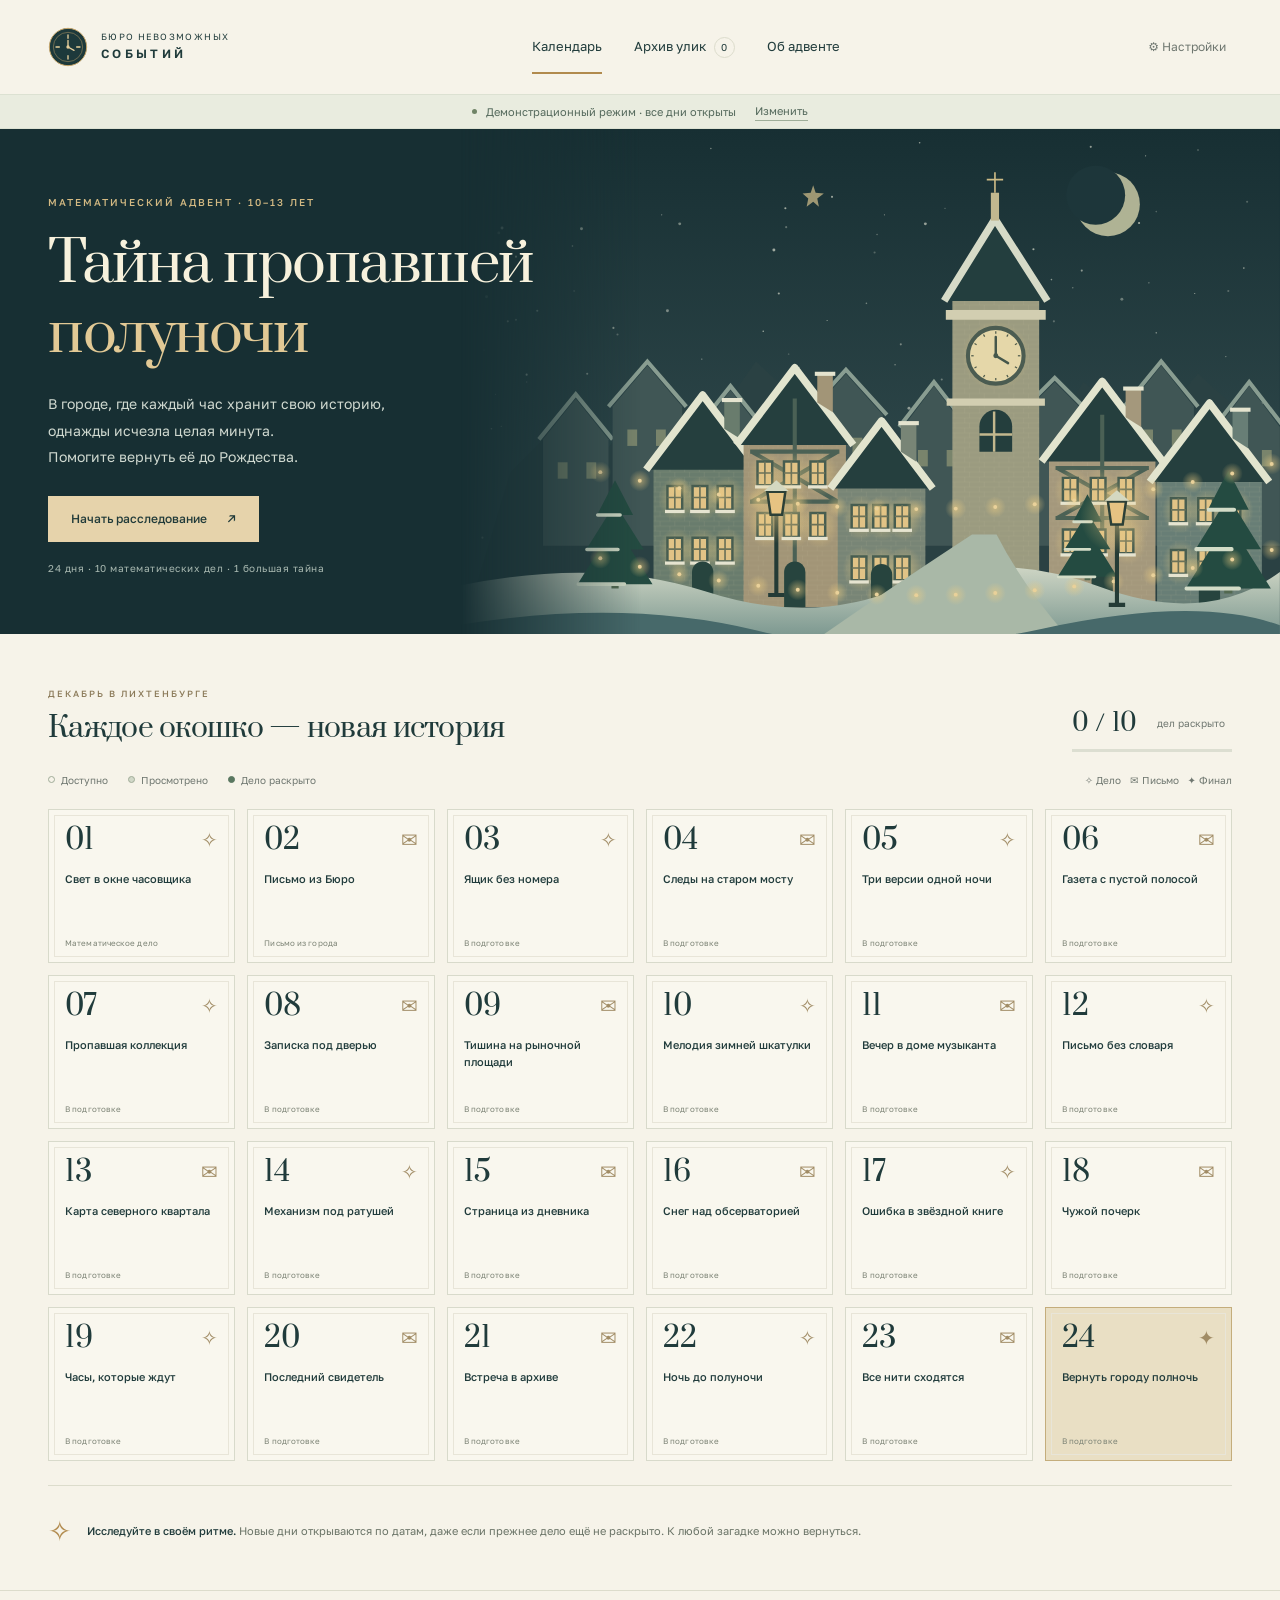
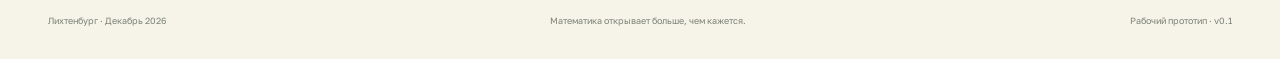
==== index.html @ b64a3138 "Build working Christmas mathematical advent prototype" ====
<!doctype html>
<html lang="ru">
<head>
  <meta charset="utf-8">
  <meta name="viewport" content="width=device-width, initial-scale=1">
  <meta name="theme-color" content="#172d31">
  <meta name="description" content="Математический адвент: 24 дня приключения в старинном рождественском городе. Рабочий прототип.">
  <title>Тайна пропавшей полуночи · Математический адвент</title>
  <link rel="icon" href="assets/seal.svg" type="image/svg+xml">
  <link rel="stylesheet" href="styles.css">
  <script src="content.js" defer></script>
  <script src="app.js" defer></script>
</head>
<body>
  <a class="skip" href="#main">К содержанию</a>
  <header class="topbar">
    <a class="brand" href="#calendar" aria-label="Бюро невозможных событий — календарь"><img src="assets/seal.svg" width="40" height="40" alt=""><span>БЮРО НЕВОЗМОЖНЫХ<br><strong>СОБЫТИЙ</strong></span></a>
    <nav aria-label="Главное меню"><a href="#calendar" data-nav="calendar">Календарь</a><a href="#archive" data-nav="archive">Архив улик <span id="clue-count">0</span></a><a href="#about" data-nav="about">Об адвенте</a></nav>
    <button class="settings-button" id="settings-open" aria-label="Открыть настройки">⚙ <span>Настройки</span></button>
  </header>
  <div class="demo-strip" id="mode-banner"></div>
  <main id="main" tabindex="-1"></main>
  <footer><span>Лихтенбург · Декабрь 2026</span><span>Математика открывает больше, чем кажется.</span><span>Рабочий прототип · v0.1</span></footer>
  <div id="toast" role="status" class="toast" hidden></div>
  <dialog id="settings" aria-labelledby="settings-title">
    <div class="dialog-head"><h2 id="settings-title">Настройки путешествия</h2><button id="settings-close" class="icon-button" aria-label="Закрыть настройки">×</button></div>
    <p>В демонстрационном режиме все 24 дня доступны сразу. Даты и часовой пояс настоящего адвента задаются в файле содержания.</p>
    <label class="switch-row"><span><strong>Демонстрационный режим</strong><small>Просмотр всех дней без ожидания</small></span><input id="demo-toggle" type="checkbox"></label>
    <div class="setting-note">Прогресс хранится только в этом браузере. Сохраните копию перед сменой устройства или адреса сайта. Загрузка файла заменит текущее прохождение.</div>
    <div class="button-row"><button id="export-progress" class="button secondary">Скачать прогресс</button><label class="button secondary" for="import-progress">Загрузить прогресс</label><input id="import-progress" type="file" accept="application/json,.json" hidden></div>
    <hr><button id="reset-progress" class="text-button danger">Сбросить моё прохождение</button>
    <div id="reset-confirm" hidden><p>Удалить просмотренные дни, подсказки и улики из этого браузера?</p><div class="button-row"><button id="reset-yes" class="button">Да, начать заново</button><button id="reset-no" class="button secondary">Отмена</button></div></div>
  </dialog>
  <noscript>Для календаря и проверки ответов включите JavaScript в браузере.</noscript>
</body>
</html>
---- styles.css ----
@import url('https://fonts.googleapis.com/css2?family=Golos+Text:wght@400;500;600;700&family=Prata&display=swap');
:root{--ink:#203b3b;--muted:#6f7770;--paper:#f6f3e9;--line:#dcdccc;--gold:#b18a4d;--green:#294d47;--serif:'Prata',Georgia,serif;--sans:'Golos Text',system-ui,sans-serif}*{box-sizing:border-box}html{scroll-behavior:smooth}body{margin:0;background:var(--paper);color:var(--ink);font:15px/1.65 var(--sans)}a{color:inherit}button,input{font:inherit}button,a,input,summary{ -webkit-tap-highlight-color:transparent}button{cursor:pointer}button:disabled{cursor:default}a{text-underline-offset:4px}button:focus-visible,a:focus-visible,input:focus-visible,summary:focus-visible,label.button:focus-within{outline:3px solid #a76e23;outline-offset:4px}button,input{border-radius:0}h1,h2,h3,p{margin-top:0}h1,h2,h3{font-family:var(--serif);font-weight:400;line-height:1.35}h1{font-size:48px;letter-spacing:-1.5px}h2{font-size:28px;letter-spacing:-.7px}h3{font-size:21px}.topbar{height:94px;display:flex;align-items:center;justify-content:space-between;gap:28px;max-width:1376px;margin:auto;padding:0 48px}.brand{display:flex;align-items:center;gap:13px;text-decoration:none;font-size:9px;line-height:1.7;letter-spacing:1.4px}.brand strong{font-weight:600;font-size:12px;letter-spacing:3.3px}.topbar nav{display:flex;gap:32px;height:100%;align-items:center}.topbar nav a{text-decoration:none;font-size:13px;position:relative;white-space:nowrap}.topbar nav a.active:after{content:'';position:absolute;height:2px;bottom:-16px;left:0;right:0;background:var(--gold)}#clue-count{display:inline-grid;place-items:center;border:1px solid var(--line);border-radius:50%;width:21px;height:21px;font-size:10px;margin-left:5px}.settings-button{border:0;background:none;color:var(--muted);font-size:12px}.demo-strip{background:#e9ecdf;border-block:1px solid #dce1d2;display:flex;align-items:center;justify-content:center;gap:9px;padding:7px 16px;font-size:11px;color:#53685b}.demo-strip button{background:none;border:0;border-bottom:1px solid #9fae99;color:inherit;padding:0;margin-left:10px;font-size:11px}.status-dot{width:5px;height:5px;border-radius:50%;background:#708467}.hero{background:#172f33;min-height:490px;position:relative;isolation:isolate;overflow:hidden;color:#f7f1dc}.hero-copy{max-width:1280px;margin:auto;padding:65px 48px 58px;position:relative;z-index:2;pointer-events:none}.hero-copy>*{pointer-events:auto}.eyebrow{font-size:10px;font-weight:500;letter-spacing:2px;line-height:1.6;text-transform:uppercase}.hero .eyebrow{color:#d4ba83}.hero h1{font-size:56px;margin:19px 0 22px;line-height:1.25}.hero h1 em{font-style:normal;color:#e2c995}.hero p{color:#d0d9d0;font-size:14px;line-height:1.9;margin-bottom:25px}.button{display:inline-flex;align-items:center;justify-content:center;gap:20px;min-height:46px;padding:12px 22px;background:var(--green);color:#fffdf2;border:1px solid var(--green);text-decoration:none;font-size:12px;line-height:1.5;font-weight:500;transition:background .15s,transform .15s}.button:hover{background:#386157}.hero .button{background:#e6d3ab;color:#203a39;border-color:#e6d3ab}.hero .button:hover{background:#f6e7c9}.hero-caption{color:#a9b9b1;font-size:10px;letter-spacing:.5px;margin-top:18px}.city{position:absolute;right:0;bottom:0;width:64%;height:100%;object-fit:cover;object-position:center;z-index:0;mask-image:linear-gradient(to right,transparent,#000 22%)}.calendar-section{max-width:1280px;margin:auto;padding:53px 48px 36px}.section-heading{display:flex;align-items:center;justify-content:space-between;gap:24px}.section-heading h2{margin:8px 0 24px}.section-heading .eyebrow{color:#8a7958;font-size:9px}.progress-label{display:grid;grid-template-columns:auto auto;gap:2px 12px;min-width:160px;font-size:10px;align-items:center}.progress-label strong{font:24px var(--serif)}.progress-label span{color:var(--muted)}.progress-track{height:3px;background:#dcded1;grid-column:1/-1;margin-top:7px}.progress-track i{height:3px;display:block;background:var(--gold)}.legend{display:flex;gap:20px;align-items:center;flex-wrap:wrap;font-size:10px;color:var(--muted);margin-bottom:21px}.legend>span{display:flex;align-items:center;gap:6px}.legend>span:last-child{margin-left:auto}.legend-dot{width:7px;height:7px;border:1px solid #a0ac98;display:inline-block;border-radius:50%}.legend-dot.viewed{background:#d1d8c8}.legend-dot.solved{background:#597760;border-color:#597760}.calendar-grid{display:grid;grid-template-columns:repeat(6,minmax(0,1fr));gap:12px}.day-card{min-height:154px;border:1px solid #d8dacb;background:#f9f7ee;padding:16px 16px 12px;text-decoration:none;display:flex;flex-direction:column;position:relative;transition:transform .18s,border-color .18s,box-shadow .18s;overflow:hidden}.day-card:before{content:'';position:absolute;inset:5px;border:1px solid #e8e5d8;pointer-events:none}.day-card:hover{transform:translateY(-3px);border-color:#a28c61;box-shadow:0 5px 14px #3345390d}.day-card-top{display:flex;align-items:center;justify-content:space-between;gap:10px;margin-bottom:17px;font:28px/1 var(--serif)}.day-symbol{font:20px Georgia;color:#a18c65}.day-title{font-size:11px;line-height:1.5;font-weight:500;max-width:150px;margin-bottom:10px}.day-meta{font-size:8px;color:#7d8476;margin-top:auto;letter-spacing:.1px}.day-card.visited{background:#eaeedf;border-color:#b8c3ae}.day-card.solved{background:#284b45;color:#f7f0dc;border-color:#284b45}.day-card.solved:before{border-color:#60786b}.day-card.solved .day-symbol,.day-card.solved .day-meta{color:#d9c698}.day-card.locked{background:#e9e9e0;color:#777e74}.final-card{background:#e9dfc4;border-color:#c4ad7c}.note-bar{display:flex;gap:16px;align-items:center;margin-top:24px;border-top:1px solid var(--line);padding:22px 0 0}.note-bar p{margin:0;font-size:11px;color:#697366}.note-bar strong{color:var(--ink);font-weight:500}.note-star{font-size:28px;color:var(--gold)}footer{max-width:1280px;margin:auto;border-top:1px solid var(--line);padding:23px 48px 30px;display:flex;justify-content:space-between;gap:18px;color:#7c8277;font-size:9px}.reading-wrap{max-width:900px;margin:0 auto;padding:34px 32px 60px}.day-heading{display:flex;justify-content:space-between;align-items:center;gap:20px;font-size:9px;letter-spacing:1px;color:var(--muted);margin-bottom:25px}.back-link{text-decoration:none;font-size:12px;letter-spacing:0}.paper{padding:50px 62px;background:#fffdf4;border:1px solid #dfdfcf;box-shadow:0 7px 35px #2f422c06}.paper>.eyebrow{color:#88734d;margin-bottom:20px}.paper h1{font-size:38px;margin-bottom:27px}.paper p{font-size:14px;line-height:1.95}.story-intro{color:#657064}.paper h2{font-size:25px;margin-top:26px}.task-divider{display:flex;align-items:center;gap:15px;margin:36px 0 25px;font-size:9px;letter-spacing:2px;color:#9b8052}.task-divider:before,.task-divider:after{content:'';height:1px;flex:1;background:#e3dfcd}.window-study{max-width:370px;margin:28px auto 32px;background:#dce0cf;padding:18px 32px 16px;text-align:center;border-top:8px solid #32524c}.window-roof{font-size:8px;letter-spacing:2px;padding-bottom:16px}.window-grid{display:grid;grid-template-columns:repeat(3,1fr);gap:12px 32px}.window{height:70px;background:#284242;border:5px solid #a9b49d;position:relative;box-shadow:0 3px 0 #bdc8b1}.window:before{content:'';height:100%;width:3px;background:#9eaa93;position:absolute;left:50%;top:0;transform:translateX(-50%)}.window:after{content:'';width:100%;height:3px;background:#9eaa93;position:absolute;top:47%;left:0}.window.lit{background:#f4d28b;box-shadow:0 0 17px #ddbd6a7a}.window span{position:absolute;bottom:3px;left:0;right:0;font-size:12px;color:#fff9dd;z-index:1}.window.lit span{color:#243b37;font-weight:600}.diagram-caption{display:block;font-size:9px;margin-top:18px;color:#5f705f}form>label{display:block;font-size:13px;font-weight:600}.paper .field-help{font-size:11px;color:#737b6f;line-height:1.6;margin:5px 0 12px}.answer-row{display:flex;gap:10px}.answer-row input{min-width:0;flex:1;border:1px solid #b8c4ac;background:#fffef8;padding:12px 15px;color:var(--ink);font-size:16px}.answer-row input[aria-invalid=true]{border-color:#b47d54}#answer-feedback{font-size:12px;line-height:1.7;color:#89542e;margin-top:12px}.hint-area{border-top:1px solid var(--line);margin-top:32px;padding-top:25px}.hint-area h3{font-size:20px;margin-bottom:9px}.hint-area>p{font-size:12px;color:var(--muted)}.secondary{background:transparent;color:var(--ink);border-color:#acb99f}.secondary:hover{background:#e9eddf}.hint{background:#f1f1e5;border-left:2px solid #baa06a;padding:16px 20px;margin-bottom:12px}.hint strong{font-size:10px;letter-spacing:1px}.hint p{font-size:13px;margin:6px 0 0}details{border-block:1px solid var(--line);margin-top:30px;padding:19px 0}summary{cursor:pointer;font-size:12px;font-weight:500}details p{margin:18px 0 0}.success-panel{background:#e9efdf;border:1px solid #c4d1b7;padding:24px;margin-top:24px}.success-panel .eyebrow{color:#6a825d}.success-panel h3{margin:12px 0}.success-panel p{font-size:13px}.clue-inline{display:flex;gap:18px;background:#eee5cd;padding:24px;margin-top:28px}.clue-inline>span{font-size:32px}.clue-inline strong{font-family:var(--serif);font-weight:400}.clue-inline p{font-size:12px;margin:10px 0 0}.day-pagination{display:flex;justify-content:space-between;padding:25px 0 0;font-size:12px}.day-pagination a{text-decoration:none}.letter{border-left:1px solid #c9b588;padding-left:24px}.signature{font-family:var(--serif);display:block;margin-top:30px}.signature small{font-family:var(--sans);font-size:10px;color:var(--muted)}.setting-note{background:#eeefe4;padding:16px 20px;font-size:12px;line-height:1.8;margin:24px 0;color:#66735f}.archive-wrap{max-width:1080px;padding:55px 48px 70px;margin:auto}.archive-wrap>.eyebrow{color:#8b7754}.archive-wrap h1{margin:15px 0}.lead{color:var(--muted);font-size:15px}.archive-stats{display:flex;gap:30px;border-block:1px solid var(--line);padding:20px 0;margin:30px 0;font-size:12px}.archive-stats strong{font-family:var(--serif);font-weight:400;font-size:22px;margin-right:5px}.clue-grid{display:grid;grid-template-columns:repeat(2,1fr);gap:22px}.clue-card{background:#fffdf2;border:1px solid #d1ccb6;padding:30px;position:relative}.clue-card>.eyebrow{font-size:8px}.clue-mark{font-size:40px;color:#9c7f48;display:block;margin:12px 0}.clue-card h2{font-size:23px}.clue-card p{font-size:13px;line-height:1.9}.clue-card small{font-size:10px;color:var(--muted);display:block;margin-bottom:18px}.clue-card a{font-size:12px}.empty-archive{padding:35px 25px;text-align:center;border:1px dashed #bcc4af}.empty-archive h2{margin-top:22px}.empty-archive p{font-size:13px;color:var(--muted)}.documents-title{margin:40px 0 20px;font-size:24px}.document-list a{display:flex;align-items:center;justify-content:space-between;gap:15px;padding:18px 0;border-top:1px solid var(--line);text-decoration:none;font-size:13px}.document-list small{color:var(--muted);white-space:nowrap;font-size:10px}.howto{padding-left:22px;font-size:14px;line-height:1.9}.howto li{padding:0 0 13px 6px}dialog{border:1px solid var(--line);background:#fffdf4;color:var(--ink);padding:30px;max-width:560px;width:calc(100% - 32px);max-height:90vh;overflow:auto;box-shadow:0 20px 90px #0003}dialog::backdrop{background:#12282ab3;backdrop-filter:blur(3px)}.dialog-head{display:flex;align-items:start;justify-content:space-between;gap:20px}.dialog-head h2{font-size:25px}dialog>p{font-size:13px;color:var(--muted)}.icon-button{font-size:27px;background:none;border:0;color:var(--ink);line-height:1;min-width:32px;min-height:32px}.switch-row{display:flex;align-items:center;justify-content:space-between;gap:16px;font-size:13px;padding:15px 0}.switch-row small{display:block;color:var(--muted);font-size:11px;margin-top:5px}.switch-row input{width:22px;height:22px;accent-color:var(--green)}.button-row{display:flex;gap:10px;flex-wrap:wrap}.button-row .button{font-size:11px;padding-inline:15px}hr{border:0;border-top:1px solid var(--line);margin:24px 0}.text-button{padding:5px 0;background:none;border:0;text-decoration:underline;text-underline-offset:4px;font-size:12px}.danger{color:#965742}.toast{position:fixed;bottom:24px;left:50%;transform:translateX(-50%);z-index:20;background:#193b36;color:#fff8e6;padding:15px 23px;box-shadow:0 4px 30px #0003;font-size:12px;max-width:calc(100% - 32px);width:max-content}.skip{position:absolute;left:10px;top:-100px;z-index:50;background:white;padding:10px}.skip:focus{top:10px}[hidden]{display:none!important}#main:focus{outline:0}
@media(min-width:1450px){.hero-copy{padding-left:48px}.city{width:62%}}@media(max-width:1000px){.topbar{padding-inline:28px;gap:16px}.hero-copy{padding-inline:36px}.hero h1{font-size:48px}.city{width:65%;opacity:.8}.calendar-section{padding-inline:30px}.calendar-grid{grid-template-columns:repeat(4,minmax(0,1fr))}.day-card{min-height:150px}.topbar nav{gap:20px}.settings-button span{display:none}.hero{min-height:470px}.hero-copy{background:linear-gradient(90deg,#172f33 4%,#172f3399 45%,transparent 75%)}}@media(max-width:650px){.topbar{height:auto;min-height:112px;flex-wrap:wrap;padding:18px 20px 0;gap:12px}.brand{font-size:8px}.brand strong{font-size:10px}.brand img{width:34px;height:34px}.topbar nav{order:3;width:100%;justify-content:center;gap:28px;height:44px}.topbar nav a{font-size:12px}.topbar nav a.active:after{bottom:-12px}.settings-button{font-size:20px;margin-left:auto}.demo-strip{font-size:9px;gap:5px;flex-wrap:wrap;padding:7px 10px}.demo-strip button{font-size:9px;margin-left:5px}.hero{min-height:610px}.hero-copy{padding:36px 24px 250px;background:linear-gradient(#172f33 42%,transparent);}.hero h1{font-size:39px;letter-spacing:-1px;margin-top:16px}.hero p{font-size:13px;line-height:1.8}.hero .eyebrow{font-size:8px;letter-spacing:1.6px}.hero-caption{font-size:9px}.city{width:100%;height:340px;opacity:1;mask-image:linear-gradient(to bottom,transparent,#000 28%);object-fit:cover}.hero .button{min-height:44px}.calendar-section{padding:32px 18px}.section-heading{align-items:start;gap:12px}.section-heading h2{font-size:23px;max-width:230px;margin-bottom:20px}.section-heading .eyebrow{font-size:8px;letter-spacing:1.4px}.progress-label{min-width:70px;grid-template-columns:1fr;text-align:right}.progress-label strong{font-size:22px}.progress-label span{font-size:8px}.progress-track{grid-column:auto}.legend{gap:9px 14px;font-size:8px;margin-bottom:18px}.legend>span:last-child{margin-left:0;flex-basis:100%}.calendar-grid{grid-template-columns:repeat(3,minmax(0,1fr));gap:8px}.day-card{padding:12px 10px 10px;min-height:145px}.day-card-top{font-size:25px;margin-bottom:14px}.day-title{font-size:10px}.day-meta{font-size:7px;line-height:1.5}.day-symbol{font-size:17px}.note-bar p{font-size:10px}.note-bar{gap:10px}footer{padding:20px;flex-wrap:wrap;gap:8px;font-size:8px}footer span:nth-child(2){display:none}.reading-wrap{padding:23px 14px 38px}.day-heading{font-size:7px;letter-spacing:.5px;gap:10px}.back-link{font-size:11px}.paper{padding:28px 22px}.paper h1{font-size:29px;letter-spacing:-.8px}.paper h2{font-size:23px}.paper p{font-size:13px}.paper .eyebrow{font-size:8px;letter-spacing:1.3px}.answer-row{flex-direction:column}.answer-row input{width:100%}.answer-row .button{align-self:flex-start}.window-study{padding:16px 25px}.window-grid{gap:10px 24px}.window{height:62px}.archive-wrap{padding:34px 20px}.archive-wrap h1{font-size:34px}.clue-grid{grid-template-columns:1fr}.archive-stats{gap:16px;font-size:10px}.archive-stats strong{font-size:20px}.empty-archive h2{font-size:23px}.letter{padding-left:15px}.dialog-head h2{font-size:23px}.success-panel,.clue-inline{padding:20px}.clue-inline{gap:10px}.button{padding:12px 18px}.document-list a{font-size:11px}dialog{padding:23px}.toast{bottom:15px}}@media(prefers-reduced-motion:reduce){html{scroll-behavior:auto}*,*:before,*:after{transition:none!important;animation:none!important}}
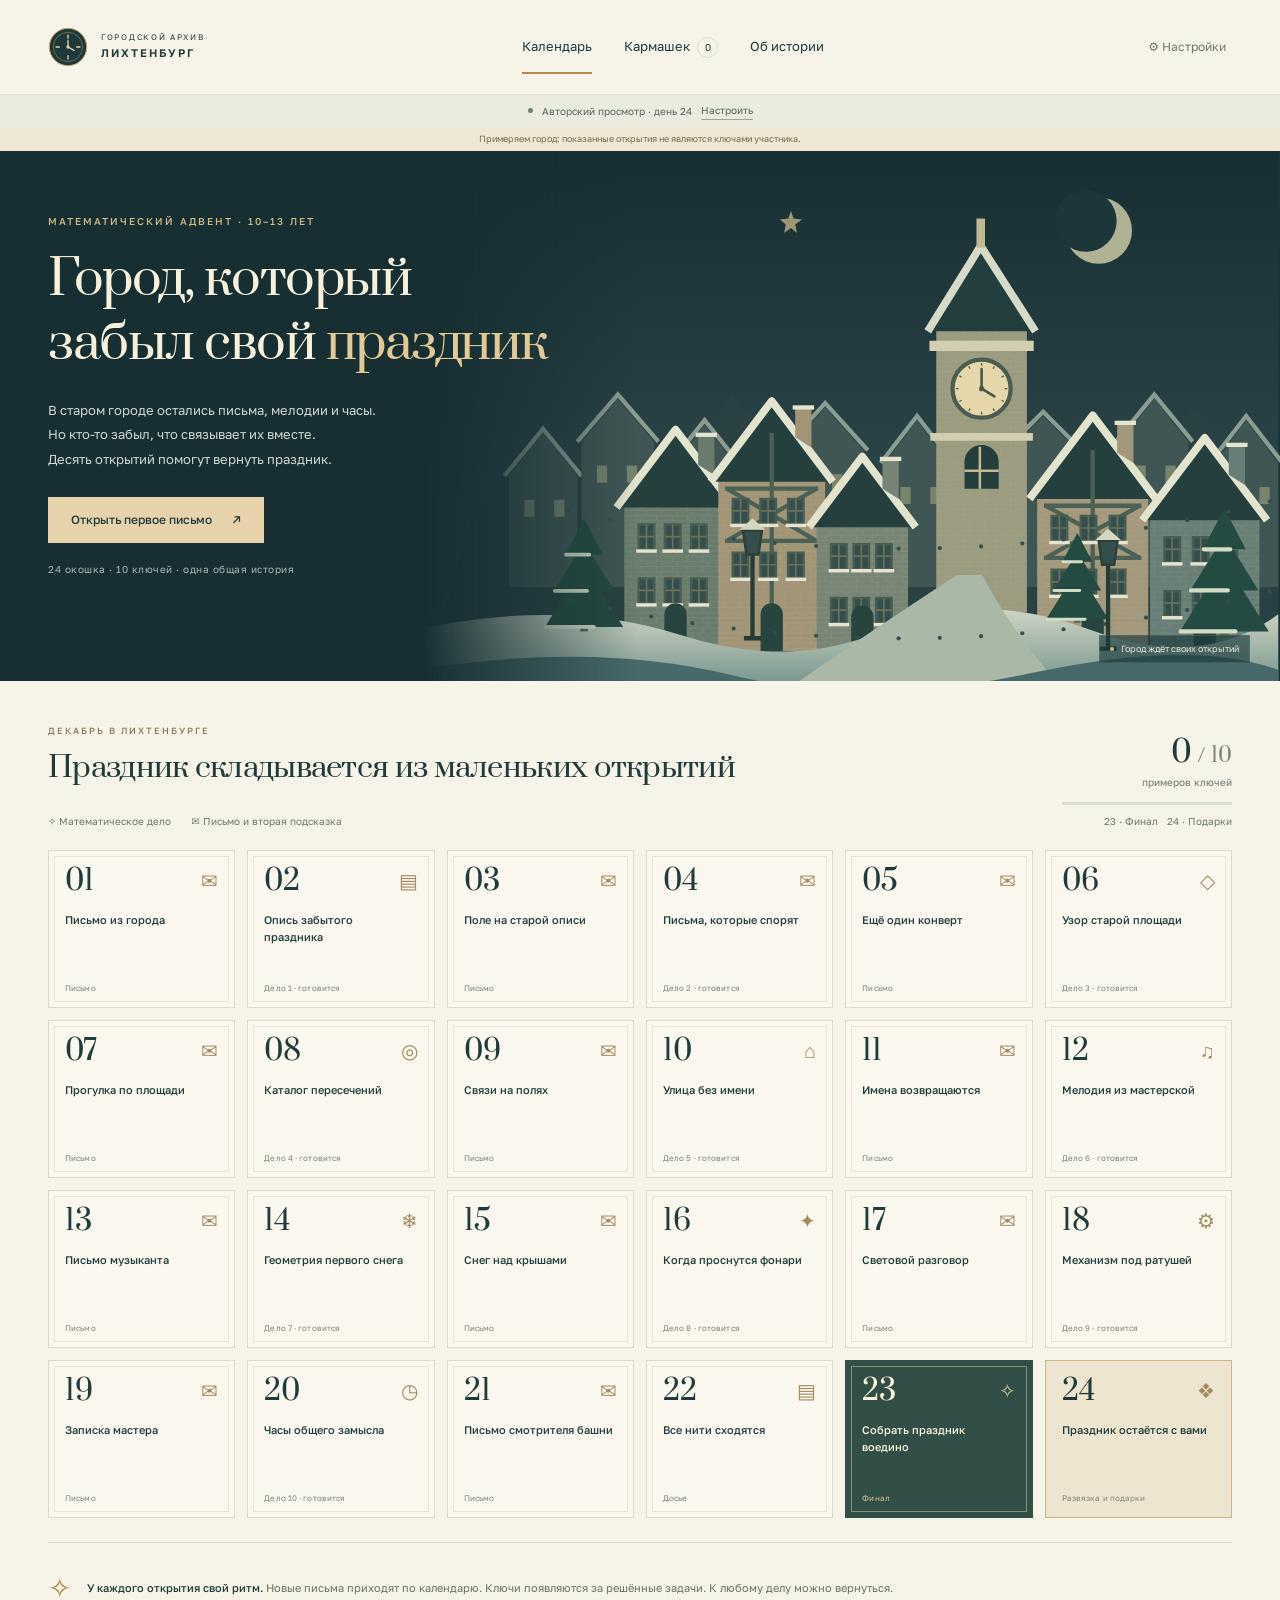
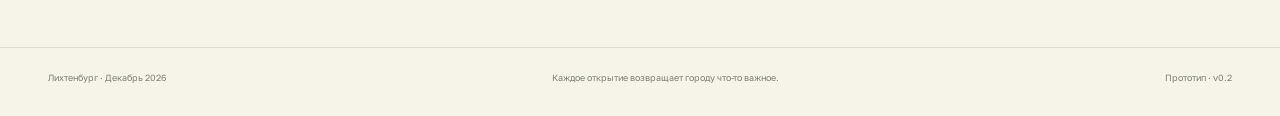
==== commit a1603bff: "Build evolving holiday city prototype and preserve v0.1 archive" ====
--- a/index.html
+++ b/index.html
@@ -1,36 +1,16 @@
 <!doctype html>
-<html lang="ru">
-<head>
-  <meta charset="utf-8">
-  <meta name="viewport" content="width=device-width, initial-scale=1">
-  <meta name="theme-color" content="#172d31">
-  <meta name="description" content="Математический адвент: 24 дня приключения в старинном рождественском городе. Рабочий прототип.">
-  <title>Тайна пропавшей полуночи · Математический адвент</title>
-  <link rel="icon" href="assets/seal.svg" type="image/svg+xml">
-  <link rel="stylesheet" href="styles.css">
-  <script src="content.js" defer></script>
-  <script src="app.js" defer></script>
-</head>
-<body>
-  <a class="skip" href="#main">К содержанию</a>
-  <header class="topbar">
-    <a class="brand" href="#calendar" aria-label="Бюро невозможных событий — календарь"><img src="assets/seal.svg" width="40" height="40" alt=""><span>БЮРО НЕВОЗМОЖНЫХ<br><strong>СОБЫТИЙ</strong></span></a>
-    <nav aria-label="Главное меню"><a href="#calendar" data-nav="calendar">Календарь</a><a href="#archive" data-nav="archive">Архив улик <span id="clue-count">0</span></a><a href="#about" data-nav="about">Об адвенте</a></nav>
-    <button class="settings-button" id="settings-open" aria-label="Открыть настройки">⚙ <span>Настройки</span></button>
-  </header>
-  <div class="demo-strip" id="mode-banner"></div>
-  <main id="main" tabindex="-1"></main>
-  <footer><span>Лихтенбург · Декабрь 2026</span><span>Математика открывает больше, чем кажется.</span><span>Рабочий прототип · v0.1</span></footer>
-  <div id="toast" role="status" class="toast" hidden></div>
-  <dialog id="settings" aria-labelledby="settings-title">
-    <div class="dialog-head"><h2 id="settings-title">Настройки путешествия</h2><button id="settings-close" class="icon-button" aria-label="Закрыть настройки">×</button></div>
-    <p>В демонстрационном режиме все 24 дня доступны сразу. Даты и часовой пояс настоящего адвента задаются в файле содержания.</p>
-    <label class="switch-row"><span><strong>Демонстрационный режим</strong><small>Просмотр всех дней без ожидания</small></span><input id="demo-toggle" type="checkbox"></label>
-    <div class="setting-note">Прогресс хранится только в этом браузере. Сохраните копию перед сменой устройства или адреса сайта. Загрузка файла заменит текущее прохождение.</div>
-    <div class="button-row"><button id="export-progress" class="button secondary">Скачать прогресс</button><label class="button secondary" for="import-progress">Загрузить прогресс</label><input id="import-progress" type="file" accept="application/json,.json" hidden></div>
-    <hr><button id="reset-progress" class="text-button danger">Сбросить моё прохождение</button>
-    <div id="reset-confirm" hidden><p>Удалить просмотренные дни, подсказки и улики из этого браузера?</p><div class="button-row"><button id="reset-yes" class="button">Да, начать заново</button><button id="reset-no" class="button secondary">Отмена</button></div></div>
-  </dialog>
-  <noscript>Для календаря и проверки ответов включите JavaScript в браузере.</noscript>
-</body>
-</html>
+<html lang="ru"><head><meta charset="utf-8"><meta name="viewport" content="width=device-width, initial-scale=1"><meta name="theme-color" content="#1a3437"><meta name="description" content="Математический адвент: десять открытий возвращают праздник старинному городу. Рабочий прототип."><title>Город, который забыл свой праздник</title><link rel="icon" href="assets/seal.svg" type="image/svg+xml"><link rel="stylesheet" href="styles.css"><script src="content.js" defer></script><script src="core.js" defer></script><script src="app.js" defer></script></head>
+<body><a class="skip" href="#main">К содержанию</a>
+<header class="topbar"><a class="brand" href="#calendar"><img src="assets/seal.svg" width="40" height="40" alt=""><span>ГОРОДСКОЙ АРХИВ<strong>ЛИХТЕНБУРГ</strong></span></a><nav aria-label="Главное меню"><a href="#calendar" data-nav="calendar">Календарь</a><a href="#pocket" data-nav="pocket">Кармашек <span id="key-count">0</span></a><a href="#about" data-nav="about">Об истории</a></nav><button id="settings-open" class="settings-button" aria-label="Открыть настройки">⚙ <span>Настройки</span></button></header>
+<div id="mode-banner" class="mode-strip"></div><div id="preview-banner" class="preview-strip" hidden></div>
+<main id="main" tabindex="-1"></main>
+<footer><span>Лихтенбург · Декабрь 2026</span><span>Каждое открытие возвращает городу что-то важное.</span><span>Прототип · v0.2</span></footer>
+<div id="toast" role="status" class="toast" hidden></div>
+<dialog id="settings" aria-labelledby="settings-title"><div class="dialog-head"><h2 id="settings-title">Настройки путешествия</h2><button id="settings-close" class="icon-button" aria-label="Закрыть настройки">×</button></div>
+<label class="switch-row"><span><strong>Авторский просмотр</strong><small>Примерить город и календарь без настоящих ключей</small></span><input type="checkbox" id="preview-enabled"></label>
+<div id="preview-options"><label class="field-label" for="preview-day">Посмотреть день</label><input id="preview-day" type="range" min="1" max="24" value="24"><output id="preview-day-label">24 декабря</output><p class="small">Отмечайте открытия ниже, чтобы увидеть изменения города. Это макет прохождения: ключи участника не выдаются.</p><div id="preview-effects" class="preview-effects"></div><div class="button-row"><button class="button secondary small-button" id="preview-all">Показать все открытия</button><button class="button secondary small-button" id="preview-clear">Убрать все открытия</button></div></div>
+<div class="preference-fields"><label class="switch-row"><span>Показывать падающий снег</span><input type="checkbox" id="snow-enabled"></label><label class="switch-row"><span>Движение и анимация</span><input type="checkbox" id="motion-enabled"></label></div>
+<p class="setting-note">Прогресс остаётся в этом браузере. При смене устройства или адреса сохраните копию. Загрузка заменяет текущее прохождение. Сохранения v0.1 открываются в архивной версии.</p>
+<div class="button-row"><button id="export-progress" class="button secondary">Скачать прогресс</button><label class="button secondary" for="import-progress">Загрузить прогресс</label><input id="import-progress" type="file" accept="application/json,.json" hidden></div>
+<hr><a class="text-link" href="#workshop" id="sample-link">Открыть пробное дело →</a><hr><button class="text-button danger" id="reset-progress">Сбросить прохождение v0.2</button><div id="reset-confirm" hidden><p>Начать заново? Архивная версия и её прогресс сохранятся.</p><div class="button-row"><button id="reset-yes" class="button">Да, начать заново</button><button id="reset-no" class="button secondary">Отмена</button></div></div></dialog>
+<template id="town-template"><svg xmlns="http://www.w3.org/2000/svg" viewBox="0 0 1000 620" role="img" aria-label="Лихтенбург: старинный город, который меняется после открытий"><defs><linearGradient id="sky" x2="0" y2="1"><stop stop-color="#172f33" /><stop offset="1" stop-color="#385153" /></linearGradient><linearGradient id="snow" x2="0" y2="1"><stop stop-color="#ced5c4" /><stop offset="1" stop-color="#7c9890" /></linearGradient><radialGradient id="glow"><stop stop-color="#edcd82" stop-opacity=".55" /><stop offset="1" stop-color="#edcd82" stop-opacity="0" /></radialGradient><pattern id="brick" width="18" height="12" patternUnits="userSpaceOnUse"><path d="M0 0h18M0 12h18M9 0v6M0 6h18M3 6v6" fill="none" stroke="#d1c2a0" stroke-opacity=".12" /></pattern></defs><path fill="url(#sky)" d="M0 0h1000v620H0z" /><circle cx="790" cy="93" r="39" fill="#d4d3ac" opacity=".8" /><circle cx="775" cy="82" r="36" fill="#1d363a" /><path d="M60 420 140 340 180 390 245 300 300 370 360 285 420 340 470 300 550 390 620 330 700 405 760 310 840 370 900 300 1000 390V620H0Z" fill="#2a4143" /><path d="M100 380l40.0 -50 40.0 50v130h-80z" fill="#405655" /><path d="M95 380l45.0 -55 45.0 55" fill="none" stroke="#899d91" stroke-width="5" /><path d="M118 408h12v20h-12z" fill="#b2b184" opacity=".5" /><path d="M153 408h12v20h-12z" fill="#b2b184" opacity=".5" /><path d="M185 340l42.5 -50 42.5 50v170h-85z" fill="#405655" /><path d="M180 340l47.5 -55 47.5 55" fill="none" stroke="#899d91" stroke-width="5" /><path d="M203 368h12v20h-12z" fill="#b2b184" opacity=".5" /><path d="M238 368h12v20h-12z" fill="#b2b184" opacity=".5" /><path d="M290 370l39.0 -50 39.0 50v140h-78z" fill="#405655" /><path d="M285 370l44.0 -55 44.0 55" fill="none" stroke="#899d91" stroke-width="5" /><path d="M308 398h12v20h-12z" fill="#b2b184" opacity=".5" /><path d="M343 398h12v20h-12z" fill="#b2b184" opacity=".5" /><path d="M425 350l45.0 -50 45.0 50v160h-90z" fill="#405655" /><path d="M420 350l50.0 -55 50.0 55" fill="none" stroke="#899d91" stroke-width="5" /><path d="M443 378h12v20h-12z" fill="#b2b184" opacity=".5" /><path d="M478 378h12v20h-12z" fill="#b2b184" opacity=".5" /><path d="M540 365l37.5 -50 37.5 50v145h-75z" fill="#405655" /><path d="M535 365l42.5 -55 42.5 55" fill="none" stroke="#899d91" stroke-width="5" /><path d="M558 393h12v20h-12z" fill="#b2b184" opacity=".5" /><path d="M593 393h12v20h-12z" fill="#b2b184" opacity=".5" /><path d="M675 360l50.0 -50 50.0 50v150h-100z" fill="#405655" /><path d="M670 360l55.0 -55 55.0 55" fill="none" stroke="#899d91" stroke-width="5" /><path d="M693 388h12v20h-12z" fill="#b2b184" opacity=".5" /><path d="M728 388h12v20h-12z" fill="#b2b184" opacity=".5" /><path d="M815 340l40.0 -50 40.0 50v170h-80z" fill="#405655" /><path d="M810 340l45.0 -55 45.0 55" fill="none" stroke="#899d91" stroke-width="5" /><path d="M833 368h12v20h-12z" fill="#b2b184" opacity=".5" /><path d="M868 368h12v20h-12z" fill="#b2b184" opacity=".5" /><path d="M925 365l37.5 -50 37.5 50v145h-75z" fill="#405655" /><path d="M920 365l42.5 -55 42.5 55" fill="none" stroke="#899d91" stroke-width="5" /><path d="M943 393h12v20h-12z" fill="#b2b184" opacity=".5" /><path d="M978 393h12v20h-12z" fill="#b2b184" opacity=".5" /><path d="M600 210h106v330H600z" fill="#9b9b80" /><path d="M600 210h106v330H600z" fill="url(#brick)" /><path d="M590 211 652 111 716 211Z" fill="#233e3e" /><path d="M590 211 652 111 716 211" fill="none" stroke="#d6dac7" stroke-width="9" stroke-linejoin="round" /><path d="M647 113V79h10v34" fill="#c1b88f" /><path d="M592 222h122v12H592zM593 330h120v9H593z" fill="#d2ceb1" /><circle cx="653" cy="278" r="42" fill="url(#glow)" class="town-glow" /><circle cx="653" cy="278" r="34" fill="#e5d7a9" stroke="#4b5c51" stroke-width="5" /><path d="M653.00 251.00l0.00 -3.00" stroke="#4e5a4a" stroke-width="1.5" /><path d="M666.50 254.62l1.50 -2.60" stroke="#4e5a4a" stroke-width="1.5" /><path d="M676.38 264.50l2.60 -1.50" stroke="#4e5a4a" stroke-width="1.5" /><path d="M680.00 278.00l3.00 -0.00" stroke="#4e5a4a" stroke-width="1.5" /><path d="M676.38 291.50l2.60 1.50" stroke="#4e5a4a" stroke-width="1.5" /><path d="M666.50 301.38l1.50 2.60" stroke="#4e5a4a" stroke-width="1.5" /><path d="M653.00 305.00l0.00 3.00" stroke="#4e5a4a" stroke-width="1.5" /><path d="M639.50 301.38l-1.50 2.60" stroke="#4e5a4a" stroke-width="1.5" /><path d="M629.62 291.50l-2.60 1.50" stroke="#4e5a4a" stroke-width="1.5" /><path d="M626.00 278.00l-3.00 0.00" stroke="#4e5a4a" stroke-width="1.5" /><path d="M629.62 264.50l-2.60 -1.50" stroke="#4e5a4a" stroke-width="1.5" /><path d="M639.50 254.62l-1.50 -2.60" stroke="#4e5a4a" stroke-width="1.5" /><path d="M653 278v-23m0 23 15 9" fill="none" stroke="#45574b" stroke-width="3" stroke-linecap="round" /><circle cx="653" cy="278" r="3" fill="#45574b" /><path d="M633 395v-31a20 20 0 0 1 40 0v31z" fill="#243e3d" /><path d="M651 346v49m-18-21h40" stroke="#c3b88e" stroke-width="3" /><path d="M235 415l60.0 -79.2 60.0 79.2v170h-120z" fill="#697c6d" /><path d="M235 415h120v170h-120z" fill="url(#brick)" /><path d="M226 417l69.0 -91.2 69.0 91.2" fill="#253f3e" stroke="#e2e4ce" stroke-width="9" stroke-linejoin="round" /><path d="M321.4 367.0v-35h19v47" fill="#697c6d" /><path d="M318.4 332.0h25" stroke="#e5e4cf" stroke-width="5" /><rect x="241.0" y="425" width="45" height="55" fill="url(#glow)" class="town-glow" /><path d="M252.0 437h18v29h-18z" fill="#e1c386" stroke="#475d50" stroke-width="3" class="town-window" /><path d="M261.0 437v29m-9-15h18" stroke="#6a7158" stroke-width="2" /><path d="M249.0 468h24" stroke="#e6e4d0" stroke-width="4" /><rect x="271.6666666666667" y="425" width="45" height="55" fill="url(#glow)" class="town-glow" /><path d="M282.6666666666667 437h18v29h-18z" fill="#e1c386" stroke="#475d50" stroke-width="3" class="town-window" /><path d="M291.6666666666667 437v29m-9-15h18" stroke="#6a7158" stroke-width="2" /><path d="M279.6666666666667 468h24" stroke="#e6e4d0" stroke-width="4" /><rect x="302.3333333333333" y="425" width="45" height="55" fill="url(#glow)" class="town-glow" /><path d="M313.3333333333333 437h18v29h-18z" fill="#e1c386" stroke="#475d50" stroke-width="3" class="town-window" /><path d="M322.3333333333333 437v29m-9-15h18" stroke="#6a7158" stroke-width="2" /><path d="M310.3333333333333 468h24" stroke="#e6e4d0" stroke-width="4" /><rect x="241.0" y="488" width="45" height="55" fill="url(#glow)" class="town-glow" /><path d="M252.0 500h18v29h-18z" fill="#e1c386" stroke="#475d50" stroke-width="3" class="town-window" /><path d="M261.0 500v29m-9-15h18" stroke="#6a7158" stroke-width="2" /><path d="M249.0 531h24" stroke="#e6e4d0" stroke-width="4" /><rect x="271.6666666666667" y="488" width="45" height="55" fill="url(#glow)" class="town-glow" /><path d="M282.6666666666667 500h18v29h-18z" fill="#e1c386" stroke="#475d50" stroke-width="3" class="town-window" /><path d="M291.6666666666667 500v29m-9-15h18" stroke="#6a7158" stroke-width="2" /><path d="M279.6666666666667 531h24" stroke="#e6e4d0" stroke-width="4" /><rect x="302.3333333333333" y="488" width="45" height="55" fill="url(#glow)" class="town-glow" /><path d="M313.3333333333333 500h18v29h-18z" fill="#e1c386" stroke="#475d50" stroke-width="3" class="town-window" /><path d="M322.3333333333333 500v29m-9-15h18" stroke="#6a7158" stroke-width="2" /><path d="M310.3333333333333 531h24" stroke="#e6e4d0" stroke-width="4" /><path d="M282.0 585v-43a13 13 0 0 1 26 0v43" fill="#27443e" /><path d="M345 385l62.5 -82.5 62.5 82.5v200h-125z" fill="#a29577" /><path d="M345 385h125v200h-125z" fill="url(#brick)" /><path d="M336 387l71.5 -94.5 71.5 94.5" fill="#253f3e" stroke="#e2e4ce" stroke-width="9" stroke-linejoin="round" /><path d="M435.0 335.0v-35h19v47" fill="#a29577" /><path d="M432.0 300.0h25" stroke="#e5e4cf" stroke-width="5" /><path d="M353 395h109m-109 61h109M407.5 330v250M355 395l105 61m-105 0 105-61" fill="none" stroke="#4b6155" stroke-width="5" /><rect x="351.0" y="395" width="45" height="55" fill="url(#glow)" class="town-glow" /><path d="M362.0 407h18v29h-18z" fill="#e1c386" stroke="#475d50" stroke-width="3" class="town-window" /><path d="M371.0 407v29m-9-15h18" stroke="#6a7158" stroke-width="2" /><path d="M359.0 438h24" stroke="#e6e4d0" stroke-width="4" /><rect x="383.3333333333333" y="395" width="45" height="55" fill="url(#glow)" class="town-glow" /><path d="M394.3333333333333 407h18v29h-18z" fill="#e1c386" stroke="#475d50" stroke-width="3" class="town-window" /><path d="M403.3333333333333 407v29m-9-15h18" stroke="#6a7158" stroke-width="2" /><path d="M391.3333333333333 438h24" stroke="#e6e4d0" stroke-width="4" /><rect x="415.6666666666667" y="395" width="45" height="55" fill="url(#glow)" class="town-glow" /><path d="M426.6666666666667 407h18v29h-18z" fill="#e1c386" stroke="#475d50" stroke-width="3" class="town-window" /><path d="M435.6666666666667 407v29m-9-15h18" stroke="#6a7158" stroke-width="2" /><path d="M423.6666666666667 438h24" stroke="#e6e4d0" stroke-width="4" /><rect x="351.0" y="458" width="45" height="55" fill="url(#glow)" class="town-glow" /><path d="M362.0 470h18v29h-18z" fill="#e1c386" stroke="#475d50" stroke-width="3" class="town-window" /><path d="M371.0 470v29m-9-15h18" stroke="#6a7158" stroke-width="2" /><path d="M359.0 501h24" stroke="#e6e4d0" stroke-width="4" /><rect x="383.3333333333333" y="458" width="45" height="55" fill="url(#glow)" class="town-glow" /><path d="M394.3333333333333 470h18v29h-18z" fill="#e1c386" stroke="#475d50" stroke-width="3" class="town-window" /><path d="M403.3333333333333 470v29m-9-15h18" stroke="#6a7158" stroke-width="2" /><path d="M391.3333333333333 501h24" stroke="#e6e4d0" stroke-width="4" /><rect x="415.6666666666667" y="458" width="45" height="55" fill="url(#glow)" class="town-glow" /><path d="M426.6666666666667 470h18v29h-18z" fill="#e1c386" stroke="#475d50" stroke-width="3" class="town-window" /><path d="M435.6666666666667 470v29m-9-15h18" stroke="#6a7158" stroke-width="2" /><path d="M423.6666666666667 501h24" stroke="#e6e4d0" stroke-width="4" /><path d="M394.5 585v-43a13 13 0 0 1 26 0v43" fill="#27443e" /><path d="M460 438l53.5 -70.62 53.5 70.62v150h-107z" fill="#788576" /><path d="M460 438h107v150h-107z" fill="url(#brick)" /><path d="M451 440l62.5 -82.62 62.5 82.62" fill="#253f3e" stroke="#e2e4ce" stroke-width="9" stroke-linejoin="round" /><path d="M537.04 395.2v-35h19v47" fill="#788576" /><path d="M534.04 360.2h25" stroke="#e5e4cf" stroke-width="5" /><rect x="466.0" y="448" width="45" height="55" fill="url(#glow)" class="town-glow" /><path d="M477.0 460h18v29h-18z" fill="#e1c386" stroke="#475d50" stroke-width="3" class="town-window" /><path d="M486.0 460v29m-9-15h18" stroke="#6a7158" stroke-width="2" /><path d="M474.0 491h24" stroke="#e6e4d0" stroke-width="4" /><rect x="492.3333333333333" y="448" width="45" height="55" fill="url(#glow)" class="town-glow" /><path d="M503.3333333333333 460h18v29h-18z" fill="#e1c386" stroke="#475d50" stroke-width="3" class="town-window" /><path d="M512.3333333333333 460v29m-9-15h18" stroke="#6a7158" stroke-width="2" /><path d="M500.3333333333333 491h24" stroke="#e6e4d0" stroke-width="4" /><rect x="518.6666666666666" y="448" width="45" height="55" fill="url(#glow)" class="town-glow" /><path d="M529.6666666666666 460h18v29h-18z" fill="#e1c386" stroke="#475d50" stroke-width="3" class="town-window" /><path d="M538.6666666666666 460v29m-9-15h18" stroke="#6a7158" stroke-width="2" /><path d="M526.6666666666666 491h24" stroke="#e6e4d0" stroke-width="4" /><rect x="466.0" y="511" width="45" height="55" fill="url(#glow)" class="town-glow" /><path d="M477.0 523h18v29h-18z" fill="#e1c386" stroke="#475d50" stroke-width="3" class="town-window" /><path d="M486.0 523v29m-9-15h18" stroke="#6a7158" stroke-width="2" /><path d="M474.0 554h24" stroke="#e6e4d0" stroke-width="4" /><rect x="492.3333333333333" y="511" width="45" height="55" fill="url(#glow)" class="town-glow" /><path d="M503.3333333333333 523h18v29h-18z" fill="#e1c386" stroke="#475d50" stroke-width="3" class="town-window" /><path d="M512.3333333333333 523v29m-9-15h18" stroke="#6a7158" stroke-width="2" /><path d="M500.3333333333333 554h24" stroke="#e6e4d0" stroke-width="4" /><rect x="518.6666666666666" y="511" width="45" height="55" fill="url(#glow)" class="town-glow" /><path d="M529.6666666666666 523h18v29h-18z" fill="#e1c386" stroke="#475d50" stroke-width="3" class="town-window" /><path d="M538.6666666666666 523v29m-9-15h18" stroke="#6a7158" stroke-width="2" /><path d="M526.6666666666666 554h24" stroke="#e6e4d0" stroke-width="4" /><path d="M500.5 588v-43a13 13 0 0 1 26 0v43" fill="#27443e" /><path d="M718 405l65.0 -85.8 65.0 85.8v190h-130z" fill="#a4987c" /><path d="M718 405h130v190h-130z" fill="url(#brick)" /><path d="M709 407l74.0 -97.8 74.0 97.8" fill="#253f3e" stroke="#e2e4ce" stroke-width="9" stroke-linejoin="round" /><path d="M811.6 353.0v-35h19v47" fill="#a4987c" /><path d="M808.6 318.0h25" stroke="#e5e4cf" stroke-width="5" /><path d="M726 415h114m-114 61h114M783.0 350v240M728 415l110 61m-110 0 110-61" fill="none" stroke="#4b6155" stroke-width="5" /><rect x="724.0" y="415" width="45" height="55" fill="url(#glow)" class="town-glow" /><path d="M735.0 427h18v29h-18z" fill="#e1c386" stroke="#475d50" stroke-width="3" class="town-window" /><path d="M744.0 427v29m-9-15h18" stroke="#6a7158" stroke-width="2" /><path d="M732.0 458h24" stroke="#e6e4d0" stroke-width="4" /><rect x="758.0" y="415" width="45" height="55" fill="url(#glow)" class="town-glow" /><path d="M769.0 427h18v29h-18z" fill="#e1c386" stroke="#475d50" stroke-width="3" class="town-window" /><path d="M778.0 427v29m-9-15h18" stroke="#6a7158" stroke-width="2" /><path d="M766.0 458h24" stroke="#e6e4d0" stroke-width="4" /><rect x="792.0" y="415" width="45" height="55" fill="url(#glow)" class="town-glow" /><path d="M803.0 427h18v29h-18z" fill="#e1c386" stroke="#475d50" stroke-width="3" class="town-window" /><path d="M812.0 427v29m-9-15h18" stroke="#6a7158" stroke-width="2" /><path d="M800.0 458h24" stroke="#e6e4d0" stroke-width="4" /><rect x="724.0" y="478" width="45" height="55" fill="url(#glow)" class="town-glow" /><path d="M735.0 490h18v29h-18z" fill="#e1c386" stroke="#475d50" stroke-width="3" class="town-window" /><path d="M744.0 490v29m-9-15h18" stroke="#6a7158" stroke-width="2" /><path d="M732.0 521h24" stroke="#e6e4d0" stroke-width="4" /><rect x="758.0" y="478" width="45" height="55" fill="url(#glow)" class="town-glow" /><path d="M769.0 490h18v29h-18z" fill="#e1c386" stroke="#475d50" stroke-width="3" class="town-window" /><path d="M778.0 490v29m-9-15h18" stroke="#6a7158" stroke-width="2" /><path d="M766.0 521h24" stroke="#e6e4d0" stroke-width="4" /><rect x="792.0" y="478" width="45" height="55" fill="url(#glow)" class="town-glow" /><path d="M803.0 490h18v29h-18z" fill="#e1c386" stroke="#475d50" stroke-width="3" class="town-window" /><path d="M812.0 490v29m-9-15h18" stroke="#6a7158" stroke-width="2" /><path d="M800.0 521h24" stroke="#e6e4d0" stroke-width="4" /><path d="M770.0 595v-43a13 13 0 0 1 26 0v43" fill="#27443e" /><path d="M850 430l64.0 -84.48 64.0 84.48v170h-128z" fill="#687e76" /><path d="M850 430h128v170h-128z" fill="url(#brick)" /><path d="M841 432l73.0 -96.48 73.0 96.48" fill="#253f3e" stroke="#e2e4ce" stroke-width="9" stroke-linejoin="round" /><path d="M942.16 378.8v-35h19v47" fill="#687e76" /><path d="M939.16 343.8h25" stroke="#e5e4cf" stroke-width="5" /><rect x="856.0" y="440" width="45" height="55" fill="url(#glow)" class="town-glow" /><path d="M867.0 452h18v29h-18z" fill="#e1c386" stroke="#475d50" stroke-width="3" class="town-window" /><path d="M876.0 452v29m-9-15h18" stroke="#6a7158" stroke-width="2" /><path d="M864.0 483h24" stroke="#e6e4d0" stroke-width="4" /><rect x="889.3333333333334" y="440" width="45" height="55" fill="url(#glow)" class="town-glow" /><path d="M900.3333333333334 452h18v29h-18z" fill="#e1c386" stroke="#475d50" stroke-width="3" class="town-window" /><path d="M909.3333333333334 452v29m-9-15h18" stroke="#6a7158" stroke-width="2" /><path d="M897.3333333333334 483h24" stroke="#e6e4d0" stroke-width="4" /><rect x="922.6666666666666" y="440" width="45" height="55" fill="url(#glow)" class="town-glow" /><path d="M933.6666666666666 452h18v29h-18z" fill="#e1c386" stroke="#475d50" stroke-width="3" class="town-window" /><path d="M942.6666666666666 452v29m-9-15h18" stroke="#6a7158" stroke-width="2" /><path d="M930.6666666666666 483h24" stroke="#e6e4d0" stroke-width="4" /><rect x="856.0" y="503" width="45" height="55" fill="url(#glow)" class="town-glow" /><path d="M867.0 515h18v29h-18z" fill="#e1c386" stroke="#475d50" stroke-width="3" class="town-window" /><path d="M876.0 515v29m-9-15h18" stroke="#6a7158" stroke-width="2" /><path d="M864.0 546h24" stroke="#e6e4d0" stroke-width="4" /><rect x="889.3333333333334" y="503" width="45" height="55" fill="url(#glow)" class="town-glow" /><path d="M900.3333333333334 515h18v29h-18z" fill="#e1c386" stroke="#475d50" stroke-width="3" class="town-window" /><path d="M909.3333333333334 515v29m-9-15h18" stroke="#6a7158" stroke-width="2" /><path d="M897.3333333333334 546h24" stroke="#e6e4d0" stroke-width="4" /><rect x="922.6666666666666" y="503" width="45" height="55" fill="url(#glow)" class="town-glow" /><path d="M933.6666666666666 515h18v29h-18z" fill="#e1c386" stroke="#475d50" stroke-width="3" class="town-window" /><path d="M942.6666666666666 515v29m-9-15h18" stroke="#6a7158" stroke-width="2" /><path d="M930.6666666666666 546h24" stroke="#e6e4d0" stroke-width="4" /><path d="M901.0 600v-43a13 13 0 0 1 26 0v43" fill="#27443e" /><path d="M0 558q170-34 300 8t240-6 240 0 220-18v78H0Z" fill="url(#snow)" /><path d="M624 496q-110 72-184 124h300q-55-63-86-124z" fill="#a9b8a7" /><path d="M0 606q200-32 360 7t350-2 290-4v13H0Z" fill="#47696a" /><g transform="translate(937,568) scale(1.0)"><path d="M-5 0v-125h10V0" fill="#536950" /><path d="M0-150-25-102h15l-30 48h18L-52-6H52L22-54h18l-30-48h15Z" fill="#244b41" /><path d="M-24-102H7m-46 48h43m-55 48h64" stroke="#d3dcc7" stroke-width="5" stroke-linecap="round" /></g><g transform="translate(188,562) scale(0.88)"><path d="M-5 0v-125h10V0" fill="#536950" /><path d="M0-150-25-102h15l-30 48h18L-52-6H52L22-54h18l-30-48h15Z" fill="#244b41" /><path d="M-24-102H7m-46 48h43m-55 48h64" stroke="#d3dcc7" stroke-width="5" stroke-linecap="round" /></g><g transform="translate(765,552) scale(0.7)"><path d="M-5 0v-125h10V0" fill="#536950" /><path d="M0-150-25-102h15l-30 48h18L-52-6H52L22-54h18l-30-48h15Z" fill="#244b41" /><path d="M-24-102H7m-46 48h43m-55 48h64" stroke="#d3dcc7" stroke-width="5" stroke-linecap="round" /></g><path d="M170 420Q520 515990 410" fill="none" stroke="#a3a47f" stroke-width="1" /><circle cx="170.0" cy="420.0" r="13" fill="url(#glow)" class="town-glow" /><circle cx="170.0" cy="420.0" r="2.4" fill="#e9d19a" class="town-window" /><circle cx="218.23529411764707" cy="430.48442906574394" r="13" fill="url(#glow)" class="town-glow" /><circle cx="218.23529411764707" cy="430.48442906574394" r="2.4" fill="#e9d19a" class="town-window" /><circle cx="266.47058823529414" cy="439.58477508650515" r="13" fill="url(#glow)" class="town-glow" /><circle cx="266.47058823529414" cy="439.58477508650515" r="2.4" fill="#e9d19a" class="town-window" /><circle cx="314.7058823529412" cy="447.30103806228374" r="13" fill="url(#glow)" class="town-glow" /><circle cx="314.7058823529412" cy="447.30103806228374" r="2.4" fill="#e9d19a" class="town-window" /><circle cx="362.94117647058823" cy="453.6332179930796" r="13" fill="url(#glow)" class="town-glow" /><circle cx="362.94117647058823" cy="453.6332179930796" r="2.4" fill="#e9d19a" class="town-window" /><circle cx="411.1764705882353" cy="458.58131487889267" r="13" fill="url(#glow)" class="town-glow" /><circle cx="411.1764705882353" cy="458.58131487889267" r="2.4" fill="#e9d19a" class="town-window" /><circle cx="459.4117647058824" cy="462.1453287197231" r="13" fill="url(#glow)" class="town-glow" /><circle cx="459.4117647058824" cy="462.1453287197231" r="2.4" fill="#e9d19a" class="town-window" /><circle cx="507.6470588235294" cy="464.32525951557096" r="13" fill="url(#glow)" class="town-glow" /><circle cx="507.6470588235294" cy="464.32525951557096" r="2.4" fill="#e9d19a" class="town-window" /><circle cx="555.8823529411765" cy="465.12110726643596" r="13" fill="url(#glow)" class="town-glow" /><circle cx="555.8823529411765" cy="465.12110726643596" r="2.4" fill="#e9d19a" class="town-window" /><circle cx="604.1176470588235" cy="464.53287197231833" r="13" fill="url(#glow)" class="town-glow" /><circle cx="604.1176470588235" cy="464.53287197231833" r="2.4" fill="#e9d19a" class="town-window" /><circle cx="652.3529411764706" cy="462.560553633218" r="13" fill="url(#glow)" class="town-glow" /><circle cx="652.3529411764706" cy="462.560553633218" r="2.4" fill="#e9d19a" class="town-window" /><circle cx="700.5882352941177" cy="459.20415224913495" r="13" fill="url(#glow)" class="town-glow" /><circle cx="700.5882352941177" cy="459.20415224913495" r="2.4" fill="#e9d19a" class="town-window" /><circle cx="748.8235294117648" cy="454.4636678200692" r="13" fill="url(#glow)" class="town-glow" /><circle cx="748.8235294117648" cy="454.4636678200692" r="2.4" fill="#e9d19a" class="town-window" /><circle cx="797.0588235294117" cy="448.3391003460208" r="13" fill="url(#glow)" class="town-glow" /><circle cx="797.0588235294117" cy="448.3391003460208" r="2.4" fill="#e9d19a" class="town-window" /><circle cx="845.2941176470588" cy="440.8304498269896" r="13" fill="url(#glow)" class="town-glow" /><circle cx="845.2941176470588" cy="440.8304498269896" r="2.4" fill="#e9d19a" class="town-window" /><circle cx="893.5294117647059" cy="431.9377162629758" r="13" fill="url(#glow)" class="town-glow" /><circle cx="893.5294117647059" cy="431.9377162629758" r="2.4" fill="#e9d19a" class="town-window" /><circle cx="941.7647058823529" cy="421.66089965397924" r="13" fill="url(#glow)" class="town-glow" /><circle cx="941.7647058823529" cy="421.66089965397924" r="2.4" fill="#e9d19a" class="town-window" /><circle cx="990.0" cy="410.0" r="13" fill="url(#glow)" class="town-glow" /><circle cx="990.0" cy="410.0" r="2.4" fill="#e9d19a" class="town-window" /><path d="M170 525Q520 620990 515" fill="none" stroke="#a3a47f" stroke-width="1" /><circle cx="170.0" cy="525.0" r="13" fill="url(#glow)" class="town-glow" /><circle cx="170.0" cy="525.0" r="2.4" fill="#e9d19a" class="town-window" /><circle cx="218.23529411764707" cy="535.4844290657439" r="13" fill="url(#glow)" class="town-glow" /><circle cx="218.23529411764707" cy="535.4844290657439" r="2.4" fill="#e9d19a" class="town-window" /><circle cx="266.47058823529414" cy="544.5847750865051" r="13" fill="url(#glow)" class="town-glow" /><circle cx="266.47058823529414" cy="544.5847750865051" r="2.4" fill="#e9d19a" class="town-window" /><circle cx="314.7058823529412" cy="552.3010380622837" r="13" fill="url(#glow)" class="town-glow" /><circle cx="314.7058823529412" cy="552.3010380622837" r="2.4" fill="#e9d19a" class="town-window" /><circle cx="362.94117647058823" cy="558.6332179930796" r="13" fill="url(#glow)" class="town-glow" /><circle cx="362.94117647058823" cy="558.6332179930796" r="2.4" fill="#e9d19a" class="town-window" /><circle cx="411.1764705882353" cy="563.5813148788926" r="13" fill="url(#glow)" class="town-glow" /><circle cx="411.1764705882353" cy="563.5813148788926" r="2.4" fill="#e9d19a" class="town-window" /><circle cx="459.4117647058824" cy="567.1453287197231" r="13" fill="url(#glow)" class="town-glow" /><circle cx="459.4117647058824" cy="567.1453287197231" r="2.4" fill="#e9d19a" class="town-window" /><circle cx="507.6470588235294" cy="569.3252595155709" r="13" fill="url(#glow)" class="town-glow" /><circle cx="507.6470588235294" cy="569.3252595155709" r="2.4" fill="#e9d19a" class="town-window" /><circle cx="555.8823529411765" cy="570.121107266436" r="13" fill="url(#glow)" class="town-glow" /><circle cx="555.8823529411765" cy="570.121107266436" r="2.4" fill="#e9d19a" class="town-window" /><circle cx="604.1176470588235" cy="569.5328719723184" r="13" fill="url(#glow)" class="town-glow" /><circle cx="604.1176470588235" cy="569.5328719723184" r="2.4" fill="#e9d19a" class="town-window" /><circle cx="652.3529411764706" cy="567.560553633218" r="13" fill="url(#glow)" class="town-glow" /><circle cx="652.3529411764706" cy="567.560553633218" r="2.4" fill="#e9d19a" class="town-window" /><circle cx="700.5882352941177" cy="564.204152249135" r="13" fill="url(#glow)" class="town-glow" /><circle cx="700.5882352941177" cy="564.204152249135" r="2.4" fill="#e9d19a" class="town-window" /><circle cx="748.8235294117648" cy="559.4636678200692" r="13" fill="url(#glow)" class="town-glow" /><circle cx="748.8235294117648" cy="559.4636678200692" r="2.4" fill="#e9d19a" class="town-window" /><circle cx="797.0588235294117" cy="553.3391003460208" r="13" fill="url(#glow)" class="town-glow" /><circle cx="797.0588235294117" cy="553.3391003460208" r="2.4" fill="#e9d19a" class="town-window" /><circle cx="845.2941176470588" cy="545.8304498269896" r="13" fill="url(#glow)" class="town-glow" /><circle cx="845.2941176470588" cy="545.8304498269896" r="2.4" fill="#e9d19a" class="town-window" /><circle cx="893.5294117647059" cy="536.9377162629758" r="13" fill="url(#glow)" class="town-glow" /><circle cx="893.5294117647059" cy="536.9377162629758" r="2.4" fill="#e9d19a" class="town-window" /><circle cx="941.7647058823529" cy="526.6608996539793" r="13" fill="url(#glow)" class="town-glow" /><circle cx="941.7647058823529" cy="526.6608996539793" r="2.4" fill="#e9d19a" class="town-window" /><circle cx="990.0" cy="515.0" r="13" fill="url(#glow)" class="town-glow" /><circle cx="990.0" cy="515.0" r="2.4" fill="#e9d19a" class="town-window" /><g transform="translate(385,570)"><path d="M0 0v-104m-10 104h20" stroke="#243b36" stroke-width="5" /><circle cy="-108" r="45" fill="url(#glow)" class="town-glow" /><path d="M-11-126h22l-4 28H-7Z" class="town-window" fill="#e6c382" stroke="#2c4037" stroke-width="3" /><path d="M-15-127l15-13 15 13Z" fill="#d4d8c1" /></g><g transform="translate(801,582)"><path d="M0 0v-104m-10 104h20" stroke="#243b36" stroke-width="5" /><circle cy="-108" r="45" fill="url(#glow)" class="town-glow" /><path d="M-11-126h22l-4 28H-7Z" class="town-window" fill="#e6c382" stroke="#2c4037" stroke-width="3" /><path d="M-15-127l15-13 15 13Z" fill="#d4d8c1" /></g><path d="m430 70 3 9 10 1-8 6 2 10-7-6-8 6 2-10-7-6 10-1Z" fill="#d6c28d" opacity=".7" /><g class="town-address"><rect x="250" y="522" width="87" height="19" rx="2" fill="#e8d5a8" stroke="#67786a" /><text x="293.5" y="534.5" text-anchor="middle" font-family="Georgia,serif" font-size="7" fill="#28463e">АРХИВ · 2</text></g><g class="town-address"><rect x="360" y="500" width="87" height="19" rx="2" fill="#e8d5a8" stroke="#67786a" /><text x="403.5" y="512.5" text-anchor="middle" font-family="Georgia,serif" font-size="7" fill="#28463e">ЛИПОВАЯ · 4</text></g><g class="town-address"><rect x="740" y="510" width="87" height="19" rx="2" fill="#e8d5a8" stroke="#67786a" /><text x="783.5" y="522.5" text-anchor="middle" font-family="Georgia,serif" font-size="7" fill="#28463e">МАСТЕРСКАЯ · 8</text></g><g class="town-mosaic" fill="none" stroke="#d8c697" stroke-width="2" opacity=".8"><path d="M550 560l15 -6 15 6 -15 6z" /><path d="M585 575l15 -6 15 6 -15 6z" /><path d="M620 590l15 -6 15 6 -15 6z" /><path d="M620 555l15 -6 15 6 -15 6z" /><path d="M655 570l15 -6 15 6 -15 6z" /></g><g class="town-archive"><rect x="270" y="470" width="36" height="24" fill="#d9c99d" /><path d="M276 476h24m-24 5h24m-24 5h17" stroke="#6b775d" stroke-width="1" /></g><g class="town-letter"><path d="M490 478h31v20h-31zM490 478l15.5 10 15.5-10" fill="#d9c99d" stroke="#6b775d" /></g><g class="town-catalog" stroke="#d6c590" stroke-width="1" fill="none"><path d="M300 443Q440 390 540 464T750 450" stroke-dasharray="3 6" /><circle cx="300" cy="443" r="4" fill="#d6c590" /><circle cx="540" cy="464" r="4" fill="#d6c590" /><circle cx="750" cy="450" r="4" fill="#d6c590" /></g><g class="town-gear" transform="translate(684 505)" fill="none" stroke="#d4bc87"><circle r="16" stroke-width="5" /><circle r="6" stroke-width="2" /></g><g class="town-clock-glow"><circle cx="653" cy="278" r="39" fill="none" stroke="#ead294" stroke-width="2" /></g></svg></template><noscript>Для интерактивного календаря включите JavaScript.</noscript></body></html>
--- a/styles.css
+++ b/styles.css
@@ -1,3 +1,12 @@
 @import url('https://fonts.googleapis.com/css2?family=Golos+Text:wght@400;500;600;700&family=Prata&display=swap');
 :root{--ink:#203b3b;--muted:#6f7770;--paper:#f6f3e9;--line:#dcdccc;--gold:#b18a4d;--green:#294d47;--serif:'Prata',Georgia,serif;--sans:'Golos Text',system-ui,sans-serif}*{box-sizing:border-box}html{scroll-behavior:smooth}body{margin:0;background:var(--paper);color:var(--ink);font:15px/1.65 var(--sans)}a{color:inherit}button,input{font:inherit}button,a,input,summary{ -webkit-tap-highlight-color:transparent}button{cursor:pointer}button:disabled{cursor:default}a{text-underline-offset:4px}button:focus-visible,a:focus-visible,input:focus-visible,summary:focus-visible,label.button:focus-within{outline:3px solid #a76e23;outline-offset:4px}button,input{border-radius:0}h1,h2,h3,p{margin-top:0}h1,h2,h3{font-family:var(--serif);font-weight:400;line-height:1.35}h1{font-size:48px;letter-spacing:-1.5px}h2{font-size:28px;letter-spacing:-.7px}h3{font-size:21px}.topbar{height:94px;display:flex;align-items:center;justify-content:space-between;gap:28px;max-width:1376px;margin:auto;padding:0 48px}.brand{display:flex;align-items:center;gap:13px;text-decoration:none;font-size:9px;line-height:1.7;letter-spacing:1.4px}.brand strong{font-weight:600;font-size:12px;letter-spacing:3.3px}.topbar nav{display:flex;gap:32px;height:100%;align-items:center}.topbar nav a{text-decoration:none;font-size:13px;position:relative;white-space:nowrap}.topbar nav a.active:after{content:'';position:absolute;height:2px;bottom:-16px;left:0;right:0;background:var(--gold)}#clue-count{display:inline-grid;place-items:center;border:1px solid var(--line);border-radius:50%;width:21px;height:21px;font-size:10px;margin-left:5px}.settings-button{border:0;background:none;color:var(--muted);font-size:12px}.demo-strip{background:#e9ecdf;border-block:1px solid #dce1d2;display:flex;align-items:center;justify-content:center;gap:9px;padding:7px 16px;font-size:11px;color:#53685b}.demo-strip button{background:none;border:0;border-bottom:1px solid #9fae99;color:inherit;padding:0;margin-left:10px;font-size:11px}.status-dot{width:5px;height:5px;border-radius:50%;background:#708467}.hero{background:#172f33;min-height:490px;position:relative;isolation:isolate;overflow:hidden;color:#f7f1dc}.hero-copy{max-width:1280px;margin:auto;padding:65px 48px 58px;position:relative;z-index:2;pointer-events:none}.hero-copy>*{pointer-events:auto}.eyebrow{font-size:10px;font-weight:500;letter-spacing:2px;line-height:1.6;text-transform:uppercase}.hero .eyebrow{color:#d4ba83}.hero h1{font-size:56px;margin:19px 0 22px;line-height:1.25}.hero h1 em{font-style:normal;color:#e2c995}.hero p{color:#d0d9d0;font-size:14px;line-height:1.9;margin-bottom:25px}.button{display:inline-flex;align-items:center;justify-content:center;gap:20px;min-height:46px;padding:12px 22px;background:var(--green);color:#fffdf2;border:1px solid var(--green);text-decoration:none;font-size:12px;line-height:1.5;font-weight:500;transition:background .15s,transform .15s}.button:hover{background:#386157}.hero .button{background:#e6d3ab;color:#203a39;border-color:#e6d3ab}.hero .button:hover{background:#f6e7c9}.hero-caption{color:#a9b9b1;font-size:10px;letter-spacing:.5px;margin-top:18px}.city{position:absolute;right:0;bottom:0;width:64%;height:100%;object-fit:cover;object-position:center;z-index:0;mask-image:linear-gradient(to right,transparent,#000 22%)}.calendar-section{max-width:1280px;margin:auto;padding:53px 48px 36px}.section-heading{display:flex;align-items:center;justify-content:space-between;gap:24px}.section-heading h2{margin:8px 0 24px}.section-heading .eyebrow{color:#8a7958;font-size:9px}.progress-label{display:grid;grid-template-columns:auto auto;gap:2px 12px;min-width:160px;font-size:10px;align-items:center}.progress-label strong{font:24px var(--serif)}.progress-label span{color:var(--muted)}.progress-track{height:3px;background:#dcded1;grid-column:1/-1;margin-top:7px}.progress-track i{height:3px;display:block;background:var(--gold)}.legend{display:flex;gap:20px;align-items:center;flex-wrap:wrap;font-size:10px;color:var(--muted);margin-bottom:21px}.legend>span{display:flex;align-items:center;gap:6px}.legend>span:last-child{margin-left:auto}.legend-dot{width:7px;height:7px;border:1px solid #a0ac98;display:inline-block;border-radius:50%}.legend-dot.viewed{background:#d1d8c8}.legend-dot.solved{background:#597760;border-color:#597760}.calendar-grid{display:grid;grid-template-columns:repeat(6,minmax(0,1fr));gap:12px}.day-card{min-height:154px;border:1px solid #d8dacb;background:#f9f7ee;padding:16px 16px 12px;text-decoration:none;display:flex;flex-direction:column;position:relative;transition:transform .18s,border-color .18s,box-shadow .18s;overflow:hidden}.day-card:before{content:'';position:absolute;inset:5px;border:1px solid #e8e5d8;pointer-events:none}.day-card:hover{transform:translateY(-3px);border-color:#a28c61;box-shadow:0 5px 14px #3345390d}.day-card-top{display:flex;align-items:center;justify-content:space-between;gap:10px;margin-bottom:17px;font:28px/1 var(--serif)}.day-symbol{font:20px Georgia;color:#a18c65}.day-title{font-size:11px;line-height:1.5;font-weight:500;max-width:150px;margin-bottom:10px}.day-meta{font-size:8px;color:#7d8476;margin-top:auto;letter-spacing:.1px}.day-card.visited{background:#eaeedf;border-color:#b8c3ae}.day-card.solved{background:#284b45;color:#f7f0dc;border-color:#284b45}.day-card.solved:before{border-color:#60786b}.day-card.solved .day-symbol,.day-card.solved .day-meta{color:#d9c698}.day-card.locked{background:#e9e9e0;color:#777e74}.final-card{background:#e9dfc4;border-color:#c4ad7c}.note-bar{display:flex;gap:16px;align-items:center;margin-top:24px;border-top:1px solid var(--line);padding:22px 0 0}.note-bar p{margin:0;font-size:11px;color:#697366}.note-bar strong{color:var(--ink);font-weight:500}.note-star{font-size:28px;color:var(--gold)}footer{max-width:1280px;margin:auto;border-top:1px solid var(--line);padding:23px 48px 30px;display:flex;justify-content:space-between;gap:18px;color:#7c8277;font-size:9px}.reading-wrap{max-width:900px;margin:0 auto;padding:34px 32px 60px}.day-heading{display:flex;justify-content:space-between;align-items:center;gap:20px;font-size:9px;letter-spacing:1px;color:var(--muted);margin-bottom:25px}.back-link{text-decoration:none;font-size:12px;letter-spacing:0}.paper{padding:50px 62px;background:#fffdf4;border:1px solid #dfdfcf;box-shadow:0 7px 35px #2f422c06}.paper>.eyebrow{color:#88734d;margin-bottom:20px}.paper h1{font-size:38px;margin-bottom:27px}.paper p{font-size:14px;line-height:1.95}.story-intro{color:#657064}.paper h2{font-size:25px;margin-top:26px}.task-divider{display:flex;align-items:center;gap:15px;margin:36px 0 25px;font-size:9px;letter-spacing:2px;color:#9b8052}.task-divider:before,.task-divider:after{content:'';height:1px;flex:1;background:#e3dfcd}.window-study{max-width:370px;margin:28px auto 32px;background:#dce0cf;padding:18px 32px 16px;text-align:center;border-top:8px solid #32524c}.window-roof{font-size:8px;letter-spacing:2px;padding-bottom:16px}.window-grid{display:grid;grid-template-columns:repeat(3,1fr);gap:12px 32px}.window{height:70px;background:#284242;border:5px solid #a9b49d;position:relative;box-shadow:0 3px 0 #bdc8b1}.window:before{content:'';height:100%;width:3px;background:#9eaa93;position:absolute;left:50%;top:0;transform:translateX(-50%)}.window:after{content:'';width:100%;height:3px;background:#9eaa93;position:absolute;top:47%;left:0}.window.lit{background:#f4d28b;box-shadow:0 0 17px #ddbd6a7a}.window span{position:absolute;bottom:3px;left:0;right:0;font-size:12px;color:#fff9dd;z-index:1}.window.lit span{color:#243b37;font-weight:600}.diagram-caption{display:block;font-size:9px;margin-top:18px;color:#5f705f}form>label{display:block;font-size:13px;font-weight:600}.paper .field-help{font-size:11px;color:#737b6f;line-height:1.6;margin:5px 0 12px}.answer-row{display:flex;gap:10px}.answer-row input{min-width:0;flex:1;border:1px solid #b8c4ac;background:#fffef8;padding:12px 15px;color:var(--ink);font-size:16px}.answer-row input[aria-invalid=true]{border-color:#b47d54}#answer-feedback{font-size:12px;line-height:1.7;color:#89542e;margin-top:12px}.hint-area{border-top:1px solid var(--line);margin-top:32px;padding-top:25px}.hint-area h3{font-size:20px;margin-bottom:9px}.hint-area>p{font-size:12px;color:var(--muted)}.secondary{background:transparent;color:var(--ink);border-color:#acb99f}.secondary:hover{background:#e9eddf}.hint{background:#f1f1e5;border-left:2px solid #baa06a;padding:16px 20px;margin-bottom:12px}.hint strong{font-size:10px;letter-spacing:1px}.hint p{font-size:13px;margin:6px 0 0}details{border-block:1px solid var(--line);margin-top:30px;padding:19px 0}summary{cursor:pointer;font-size:12px;font-weight:500}details p{margin:18px 0 0}.success-panel{background:#e9efdf;border:1px solid #c4d1b7;padding:24px;margin-top:24px}.success-panel .eyebrow{color:#6a825d}.success-panel h3{margin:12px 0}.success-panel p{font-size:13px}.clue-inline{display:flex;gap:18px;background:#eee5cd;padding:24px;margin-top:28px}.clue-inline>span{font-size:32px}.clue-inline strong{font-family:var(--serif);font-weight:400}.clue-inline p{font-size:12px;margin:10px 0 0}.day-pagination{display:flex;justify-content:space-between;padding:25px 0 0;font-size:12px}.day-pagination a{text-decoration:none}.letter{border-left:1px solid #c9b588;padding-left:24px}.signature{font-family:var(--serif);display:block;margin-top:30px}.signature small{font-family:var(--sans);font-size:10px;color:var(--muted)}.setting-note{background:#eeefe4;padding:16px 20px;font-size:12px;line-height:1.8;margin:24px 0;color:#66735f}.archive-wrap{max-width:1080px;padding:55px 48px 70px;margin:auto}.archive-wrap>.eyebrow{color:#8b7754}.archive-wrap h1{margin:15px 0}.lead{color:var(--muted);font-size:15px}.archive-stats{display:flex;gap:30px;border-block:1px solid var(--line);padding:20px 0;margin:30px 0;font-size:12px}.archive-stats strong{font-family:var(--serif);font-weight:400;font-size:22px;margin-right:5px}.clue-grid{display:grid;grid-template-columns:repeat(2,1fr);gap:22px}.clue-card{background:#fffdf2;border:1px solid #d1ccb6;padding:30px;position:relative}.clue-card>.eyebrow{font-size:8px}.clue-mark{font-size:40px;color:#9c7f48;display:block;margin:12px 0}.clue-card h2{font-size:23px}.clue-card p{font-size:13px;line-height:1.9}.clue-card small{font-size:10px;color:var(--muted);display:block;margin-bottom:18px}.clue-card a{font-size:12px}.empty-archive{padding:35px 25px;text-align:center;border:1px dashed #bcc4af}.empty-archive h2{margin-top:22px}.empty-archive p{font-size:13px;color:var(--muted)}.documents-title{margin:40px 0 20px;font-size:24px}.document-list a{display:flex;align-items:center;justify-content:space-between;gap:15px;padding:18px 0;border-top:1px solid var(--line);text-decoration:none;font-size:13px}.document-list small{color:var(--muted);white-space:nowrap;font-size:10px}.howto{padding-left:22px;font-size:14px;line-height:1.9}.howto li{padding:0 0 13px 6px}dialog{border:1px solid var(--line);background:#fffdf4;color:var(--ink);padding:30px;max-width:560px;width:calc(100% - 32px);max-height:90vh;overflow:auto;box-shadow:0 20px 90px #0003}dialog::backdrop{background:#12282ab3;backdrop-filter:blur(3px)}.dialog-head{display:flex;align-items:start;justify-content:space-between;gap:20px}.dialog-head h2{font-size:25px}dialog>p{font-size:13px;color:var(--muted)}.icon-button{font-size:27px;background:none;border:0;color:var(--ink);line-height:1;min-width:32px;min-height:32px}.switch-row{display:flex;align-items:center;justify-content:space-between;gap:16px;font-size:13px;padding:15px 0}.switch-row small{display:block;color:var(--muted);font-size:11px;margin-top:5px}.switch-row input{width:22px;height:22px;accent-color:var(--green)}.button-row{display:flex;gap:10px;flex-wrap:wrap}.button-row .button{font-size:11px;padding-inline:15px}hr{border:0;border-top:1px solid var(--line);margin:24px 0}.text-button{padding:5px 0;background:none;border:0;text-decoration:underline;text-underline-offset:4px;font-size:12px}.danger{color:#965742}.toast{position:fixed;bottom:24px;left:50%;transform:translateX(-50%);z-index:20;background:#193b36;color:#fff8e6;padding:15px 23px;box-shadow:0 4px 30px #0003;font-size:12px;max-width:calc(100% - 32px);width:max-content}.skip{position:absolute;left:10px;top:-100px;z-index:50;background:white;padding:10px}.skip:focus{top:10px}[hidden]{display:none!important}#main:focus{outline:0}
 @media(min-width:1450px){.hero-copy{padding-left:48px}.city{width:62%}}@media(max-width:1000px){.topbar{padding-inline:28px;gap:16px}.hero-copy{padding-inline:36px}.hero h1{font-size:48px}.city{width:65%;opacity:.8}.calendar-section{padding-inline:30px}.calendar-grid{grid-template-columns:repeat(4,minmax(0,1fr))}.day-card{min-height:150px}.topbar nav{gap:20px}.settings-button span{display:none}.hero{min-height:470px}.hero-copy{background:linear-gradient(90deg,#172f33 4%,#172f3399 45%,transparent 75%)}}@media(max-width:650px){.topbar{height:auto;min-height:112px;flex-wrap:wrap;padding:18px 20px 0;gap:12px}.brand{font-size:8px}.brand strong{font-size:10px}.brand img{width:34px;height:34px}.topbar nav{order:3;width:100%;justify-content:center;gap:28px;height:44px}.topbar nav a{font-size:12px}.topbar nav a.active:after{bottom:-12px}.settings-button{font-size:20px;margin-left:auto}.demo-strip{font-size:9px;gap:5px;flex-wrap:wrap;padding:7px 10px}.demo-strip button{font-size:9px;margin-left:5px}.hero{min-height:610px}.hero-copy{padding:36px 24px 250px;background:linear-gradient(#172f33 42%,transparent);}.hero h1{font-size:39px;letter-spacing:-1px;margin-top:16px}.hero p{font-size:13px;line-height:1.8}.hero .eyebrow{font-size:8px;letter-spacing:1.6px}.hero-caption{font-size:9px}.city{width:100%;height:340px;opacity:1;mask-image:linear-gradient(to bottom,transparent,#000 28%);object-fit:cover}.hero .button{min-height:44px}.calendar-section{padding:32px 18px}.section-heading{align-items:start;gap:12px}.section-heading h2{font-size:23px;max-width:230px;margin-bottom:20px}.section-heading .eyebrow{font-size:8px;letter-spacing:1.4px}.progress-label{min-width:70px;grid-template-columns:1fr;text-align:right}.progress-label strong{font-size:22px}.progress-label span{font-size:8px}.progress-track{grid-column:auto}.legend{gap:9px 14px;font-size:8px;margin-bottom:18px}.legend>span:last-child{margin-left:0;flex-basis:100%}.calendar-grid{grid-template-columns:repeat(3,minmax(0,1fr));gap:8px}.day-card{padding:12px 10px 10px;min-height:145px}.day-card-top{font-size:25px;margin-bottom:14px}.day-title{font-size:10px}.day-meta{font-size:7px;line-height:1.5}.day-symbol{font-size:17px}.note-bar p{font-size:10px}.note-bar{gap:10px}footer{padding:20px;flex-wrap:wrap;gap:8px;font-size:8px}footer span:nth-child(2){display:none}.reading-wrap{padding:23px 14px 38px}.day-heading{font-size:7px;letter-spacing:.5px;gap:10px}.back-link{font-size:11px}.paper{padding:28px 22px}.paper h1{font-size:29px;letter-spacing:-.8px}.paper h2{font-size:23px}.paper p{font-size:13px}.paper .eyebrow{font-size:8px;letter-spacing:1.3px}.answer-row{flex-direction:column}.answer-row input{width:100%}.answer-row .button{align-self:flex-start}.window-study{padding:16px 25px}.window-grid{gap:10px 24px}.window{height:62px}.archive-wrap{padding:34px 20px}.archive-wrap h1{font-size:34px}.clue-grid{grid-template-columns:1fr}.archive-stats{gap:16px;font-size:10px}.archive-stats strong{font-size:20px}.empty-archive h2{font-size:23px}.letter{padding-left:15px}.dialog-head h2{font-size:23px}.success-panel,.clue-inline{padding:20px}.clue-inline{gap:10px}.button{padding:12px 18px}.document-list a{font-size:11px}dialog{padding:23px}.toast{bottom:15px}}@media(prefers-reduced-motion:reduce){html{scroll-behavior:auto}*,*:before,*:after{transition:none!important;animation:none!important}}
+
+/* v0.2 — the city grows with discoveries. */
+.brand span{font-size:8px;letter-spacing:1.7px}.brand strong{display:block;font-size:11px;letter-spacing:2px}#key-count{display:inline-grid;place-items:center;border:1px solid var(--line);border-radius:50%;width:21px;height:21px;font-size:10px;margin-left:4px}.mode-strip,.preview-strip{display:flex;align-items:center;justify-content:center;gap:9px;padding:7px 16px;font-size:10px;background:#e9ecdf;color:#53685b;border-top:1px solid #dce1d2}.mode-strip button{font:inherit;background:none;border:0;border-bottom:1px solid #9faa92;color:inherit;padding:0;cursor:pointer}.preview-strip{background:#efe8d5;border-top:0;color:#786b4d;font-size:9px;padding-block:5px}.hero{min-height:530px}.hero-copy{padding-top:62px;padding-bottom:57px}.hero h1{font-size:49px;max-width:660px;line-height:1.3}.hero-copy p{font-size:13px}.light{background:#e6d3ab;color:#203a39;border-color:#e6d3ab}.hero-index{position:absolute;right:40px;top:33px;z-index:1;color:#c8cdb8;letter-spacing:3px;font-size:9px;line-height:2}.hero-index span{font-family:var(--serif);font-size:10px;letter-spacing:.3px;color:#adbbaf}.town-scene{position:relative;overflow:hidden;background:#1c3438;isolation:isolate}.hero>.town-scene{position:absolute;right:0;bottom:0;width:67%;height:100%;z-index:0;mask-image:linear-gradient(to right,transparent,#000 25%)}.town-svg,.town-svg svg{width:100%;height:100%;display:block}.town-svg svg{object-fit:cover}.hero .town-svg{position:absolute;inset:0}.hero .town-svg svg{width:100%;height:100%}.town-window{fill:#344e4d!important;transition:fill 1.8s}.town-glow{opacity:0;transition:opacity 1.8s}.has-lights .town-window{fill:#e7c78a!important}.has-lights .town-glow{opacity:1}.town-address,.town-mosaic,.town-archive,.town-letter,.town-catalog,.town-gear,.town-clock-glow{opacity:0;transition:opacity 1.3s}.has-addresses .town-address,.has-mosaic .town-mosaic,.has-archive .town-archive,.has-letters .town-letter,.has-catalog .town-catalog,.has-mechanism .town-gear,.has-clock .town-clock-glow{opacity:1}.has-mechanism .town-gear{transform-box:fill-box;transform-origin:center;animation:gear-turn 28s linear infinite}.scene-caption{position:absolute;bottom:18px;right:30px;color:#e6e9da;font-size:9px;display:flex;gap:7px;align-items:center;background:#19383aa6;padding:6px 10px;border:1px solid #81958a40}.scene-dot{width:4px;height:4px;background:#cdbb8b;border-radius:50%}.snow-layer{position:absolute;inset:0;overflow:hidden;pointer-events:none;z-index:1}.snow-layer i{position:absolute;top:-8px;left:var(--x);height:var(--size);width:var(--size);border-radius:50%;background:#fcfff0;opacity:.65;animation:snowfall var(--duration) var(--delay) linear infinite}.no-motion .snow-layer i,.reduced-motion .snow-layer i{animation:none;top:calc(var(--x)*.7)}.no-motion .town-gear,.reduced-motion .town-gear{animation:none}.music-bar{background:#e9ecdf;padding:12px 48px;border-bottom:1px solid #cdd4bf}.audio-controls{max-width:1184px;margin:auto;display:flex;gap:18px;align-items:center;flex-wrap:wrap;font-size:11px}.audio-controls select{color:var(--ink);background:#f8f7ee;border:1px solid #b7c5ac;padding:7px 10px;font:inherit;max-width:180px}.audio-controls button{margin-left:auto}.calendar-section{padding-top:43px}.section-heading h2{font-size:29px;line-height:1.45}.mobile{display:none}.progress-block{text-decoration:none;min-width:170px;font-size:10px;text-align:right}.progress-block strong{display:block;font-family:var(--serif);font-weight:400;font-size:30px;line-height:1.4}.progress-block strong span{font-size:20px;color:#7c8575}.progress-block>span{color:var(--muted)}.progress-block .progress-track{margin-top:12px}.legend span:last-child{margin-left:auto}.day-card{min-height:158px}.day-title{font-size:11px}.day-meta{font-size:8px}.day-card-top>span:last-child{font:20px Georgia;color:#a38b60}.day-card.solved .day-card-top>span:last-child{color:#dec794}.day-card.visited:not(.solved):after{content:'';width:4px;height:4px;border-radius:50%;background:#6f8768;position:absolute;bottom:15px;right:15px}.day-card.locked{color:#7b8277}.gift-card{background:#ede5cf;border-color:#c9b884}.final-card{background:#314f47;color:#fff5dc;border-color:#314f47}.final-card:before{border-color:#83917a}.final-card .day-meta,.final-card .day-card-top>span:last-child{color:#d6c391}.day-card.final-card.locked{background:#daddce;color:#697560}.day-card.final-card.locked .day-meta{color:#75816f}.note-bar>span{font-size:28px;color:var(--gold)}.wide-wrap{max-width:1184px;margin:auto;padding:50px 40px 65px}.wide-wrap>.eyebrow{color:#917851}.wide-wrap h1{font-size:42px;margin-top:15px}.pocket-summary{display:flex;gap:25px;align-items:center;justify-content:space-between;border-block:1px solid var(--line);padding:20px 0;margin:28px 0}.pocket-summary strong{font-family:var(--serif);font-size:28px;font-weight:400;white-space:nowrap}.pocket-summary strong span{font-size:15px;color:#7a8475}.pocket-summary p{font-size:12px;color:#68775f;margin:0;max-width:350px}.text-link{font-size:12px;text-decoration:none;white-space:normal}.key-grid{display:grid;grid-template-columns:repeat(5,minmax(0,1fr));gap:12px}.key-card{padding:18px 16px;border:1px solid #d2d7c4;background:#fcfaf1;min-height:220px;display:flex;flex-direction:column}.key-card.empty{background:#eeeee3;border-style:dashed;color:#77816e}.key-top{display:flex;justify-content:space-between;gap:10px;color:#938260;font-family:var(--serif);font-size:23px;margin-bottom:22px}.key-card h3{font-size:17px;line-height:1.5;margin-bottom:12px}.key-card p{font-size:10px;line-height:1.8;margin-bottom:15px}.key-card a{font-size:9px;margin-top:auto;text-decoration:none}.preview-label{display:block;color:#897047;font-size:8px;border:1px solid #d3c197;padding:2px 5px;width:fit-content;margin-bottom:12px}.section-subtitle{margin:35px 0 18px;font-size:24px}.paper>.eyebrow{color:#8d7851}.paper h1{font-size:37px;margin-top:15px}.paper>.topic-pill{display:inline-block;border:1px solid #cdd3bf;padding:5px 10px;font-size:9px;margin-bottom:24px;color:#64745d}.paper .story-intro{color:#536b5e}.draft-panel{background:#edf0e3;border:1px solid #d2dac4;padding:24px 26px;margin:28px 0}.draft-panel h2{font-size:24px;margin-top:12px}.draft-panel p{font-size:12px}.hint-area>p{margin-top:8px}.hint-slot{border:1px solid #d7dccb;padding:15px;margin-top:10px;display:flex;flex-wrap:wrap;gap:14px;align-items:center;justify-content:space-between}.hint-slot strong{font-size:11px;font-weight:500}.hint-slot small{display:block;font-size:9px;color:#7e8775;margin-top:3px}.quiet{font-size:11px;color:#7b8376;line-height:1.8}.hint-text{flex-basis:100%;background:#eeeede;padding:16px;margin:5px 0}.hint-text p{font-size:12px;margin:7px 0 0}.small-button{border:1px solid #aebb9f;background:#faf9ef;padding:7px 11px;color:var(--ink);font-size:10px;min-height:32px}.button.small-button{min-height:34px;font-size:10px;padding:8px 12px}.effect-card{margin-top:28px;display:flex;gap:18px;border-block:1px solid var(--line);padding:23px 0}.effect-symbol{font:34px Georgia;color:#a88b54}.effect-card .eyebrow{font-size:8px}.effect-card h3{font-size:20px;margin:9px 0}.effect-card p{font-size:11px;margin:0;color:#6e7d65}.town-scene.compact{margin-top:24px;height:300px}.town-scene.compact .town-svg{height:100%}.town-scene.compact svg{width:100%;height:100%}.town-scene.compact .scene-caption{right:15px;bottom:12px;font-size:8px}.letter-follow{margin-top:28px;border-top:1px solid var(--line);padding-top:24px}.letter-follow>span{font-size:9px;letter-spacing:1.3px;color:#8b7955;text-transform:uppercase}.letter-follow h3{margin-top:12px}.day-heading a{text-decoration:none;font-size:12px;letter-spacing:0}.document-list{margin:15px 0 24px}.document-list a{font-size:12px}.final-wrap{max-width:1100px}.final-wrap .paper{padding:48px}.final-count{display:flex;align-items:center;gap:25px;padding:24px 0;border-block:1px solid var(--line);margin:25px 0}.final-count>strong{font:42px var(--serif);white-space:nowrap}.final-count>strong span{font-size:26px;color:#86917c}.final-count b{font-size:13px;font-weight:500}.final-count p{font-size:11px;margin:6px 0 0;color:#73816b}.final-wrap .key-grid{grid-template-columns:repeat(4,minmax(0,1fr))}.final-wrap .key-card p{font-size:10px}.final-board{margin-top:30px;padding-top:8px}.plan-slots{display:grid;grid-template-columns:repeat(4,1fr);gap:10px;margin:22px 0}.plan-slots>div{border:1px dashed #b9c5a9;padding:18px 12px;min-height:90px}.plan-slots span{display:block;font-family:var(--serif);font-size:16px}.plan-slots i{font-style:normal;font-size:9px;color:#7d8974;display:block;margin-top:12px}.gift-grid{display:grid;grid-template-columns:repeat(2,minmax(0,1fr));gap:18px;margin:30px 0}.gift-grid article{border:1px solid #d3c7a8;padding:25px;background:#f4efdd}.gift-grid article>span{font:44px Georgia;color:#a58a50}.gift-grid h3{font-size:20px;margin-top:18px}.gift-grid p{font-size:12px}.button:disabled{opacity:.65;background:#e4e7d9;color:#627258;border-color:#bbc6aa;cursor:default}.sample-windows{display:grid;grid-template-columns:repeat(3,1fr);gap:13px;max-width:300px;margin:28px auto;background:#aab89d;padding:22px}.sample-windows span{display:grid;place-items:center;background:#2b4443;color:#f4f0da;height:65px;border:4px solid #d0d6bc;font-size:15px}.sample-windows .lit{background:#e3c17a;color:#253e37;box-shadow:0 0 10px #d4b15b}.small{font-size:11px;line-height:1.8;color:#718068}.field-label{font-size:12px;display:block;font-weight:500;margin-top:16px}#preview-day{width:100%;accent-color:#365745;margin-top:16px}#preview-day-label{display:block;font:20px var(--serif);color:#806c43}.preview-effects{display:grid;grid-template-columns:repeat(2,minmax(0,1fr));gap:8px;margin:14px 0}.preview-effect{display:flex;gap:9px;align-items:start;border:1px solid #d6ddc9;padding:10px;font-size:10px;line-height:1.6}.preview-effect input{accent-color:#3d5e46;margin-top:3px;width:15px;height:15px}.preview-effect small{display:block;font-size:8px;color:#79866f}.preference-fields{border-top:1px solid var(--line);margin-top:23px;padding-top:10px}.preference-fields .switch-row{font-size:12px;padding-block:10px}dialog{max-width:620px}dialog .setting-note{font-size:10px}.dialog-head h2{font-size:24px}.success-panel .audio-controls{gap:10px}.success-panel .audio-controls button{margin-left:0}.no-motion *,body.reduced-motion *{scroll-behavior:auto!important;transition:none!important}.toast{font-size:11px;line-height:1.7}
+@keyframes snowfall{0%{transform:translate(0,-10px);opacity:0}8%{opacity:.7}100%{transform:translate(35px,600px);opacity:.1}}@keyframes gear-turn{to{rotate:360deg}}
+@media(max-width:1100px){.hero h1{font-size:43px;max-width:560px}.hero-index{right:24px;top:24px}.key-grid{grid-template-columns:repeat(3,minmax(0,1fr))}.hero-copy{padding-left:34px}.hero>.town-scene{width:70%}}@media(max-width:760px){.hero h1{font-size:38px;max-width:520px}.hero-index{display:none}.wide-wrap{padding-inline:25px}.key-grid{grid-template-columns:repeat(2,minmax(0,1fr))}.pocket-summary{flex-wrap:wrap}.pocket-summary p{max-width:100%}.final-wrap .key-grid{grid-template-columns:repeat(2,minmax(0,1fr))}.final-wrap .paper{padding:30px}.music-bar{padding:12px 25px}.section-heading h2{font-size:26px}}@media(max-width:650px){.hero{min-height:640px}.hero-copy{padding:34px 24px 270px;background:linear-gradient(#172f33 37%,#172f3390 65%,transparent)}.hero h1{font-size:35px;line-height:1.4;letter-spacing:-1px;max-width:100%}.hero p{font-size:12px;line-height:1.9;margin-bottom:20px}.hero>.town-scene{width:100%;height:310px;mask-image:linear-gradient(to bottom,transparent,#000 18%)}.hero-caption{font-size:9px;margin-top:14px}.hero .scene-caption{bottom:14px;right:18px;font-size:8px}.mode-strip{font-size:9px;padding-inline:10px}.preview-strip{font-size:8px;text-align:center}.hero .eyebrow{font-size:7px}.topbar nav{gap:25px}.progress-block{min-width:85px}.progress-block strong{font-size:26px}.progress-block strong span{font-size:17px}.progress-block>span{font-size:8px}.progress-block .progress-track{margin-top:9px}.section-heading h2{font-size:22px;max-width:250px;margin-bottom:17px}.mobile{display:block}.legend{font-size:8px;gap:9px}.legend span:last-child{margin-left:0}.calendar-section{padding-top:31px}.day-card{min-height:147px;padding:12px 10px}.day-title{font-size:10px}.day-meta{font-size:7px}.day-card-top>span:last-child{font-size:18px}.note-bar>span{font-size:25px}.wide-wrap{padding:34px 18px 50px}.wide-wrap h1{font-size:31px}.wide-wrap .lead{font-size:13px}.key-card{min-height:205px;padding:15px 13px}.key-card h3{font-size:16px}.key-card p{font-size:10px}.key-card a{font-size:9px}.key-top{font-size:22px;margin-bottom:14px}.pocket-summary{gap:15px;margin:23px 0}.pocket-summary p{font-size:11px}.pocket-summary strong{font-size:26px}.paper h1{font-size:29px}.paper>.topic-pill{font-size:8px}.draft-panel{padding:20px}.draft-panel h2{font-size:22px}.draft-panel p{font-size:12px}.hint-slot{padding:13px}.hint-slot .quiet{font-size:9px}.hint-area h3{font-size:20px}.hint-area>p{font-size:11px}.effect-card{gap:13px}.effect-card h3{font-size:19px}.town-scene.compact{height:230px}.scene-caption{font-size:8px}.town-scene.compact .scene-caption{right:8px;bottom:8px}.paper .setting-note{font-size:10px}.final-wrap .paper{padding:25px 20px}.final-count{gap:18px}.final-count>strong{font-size:35px}.final-count b{font-size:11px}.final-count p{font-size:10px}.plan-slots{grid-template-columns:repeat(2,1fr)}.gift-grid{grid-template-columns:1fr}.gift-grid article{padding:24px}.paper .letter p{font-size:13px}.audio-controls{font-size:10px;gap:9px}.audio-controls>span{flex-basis:100%}.audio-controls button{margin-left:0}.audio-controls select{font-size:10px}.preview-effects{gap:6px}.preview-effect{padding:9px 7px;font-size:9px}.preview-effect small{font-size:8px}.dialog-head h2{font-size:23px}footer{font-size:8px}.sample-windows{padding:18px}.sample-windows span{height:58px}}
+@media(prefers-reduced-motion:reduce){.snow-layer i,.has-mechanism .town-gear{animation:none}.snow-layer i{top:var(--x)}.town-window,.town-glow{transition:none}}
+/* Unopened inscriptions are absent for both sighted and assistive browsing. */
+.town-address,.town-mosaic,.town-archive,.town-letter,.town-catalog,.town-gear,.town-clock-glow{visibility:hidden}.has-addresses .town-address,.has-mosaic .town-mosaic,.has-archive .town-archive,.has-letters .town-letter,.has-catalog .town-catalog,.has-mechanism .town-gear,.has-clock .town-clock-glow{visibility:visible}
+.hero-index{display:none}
